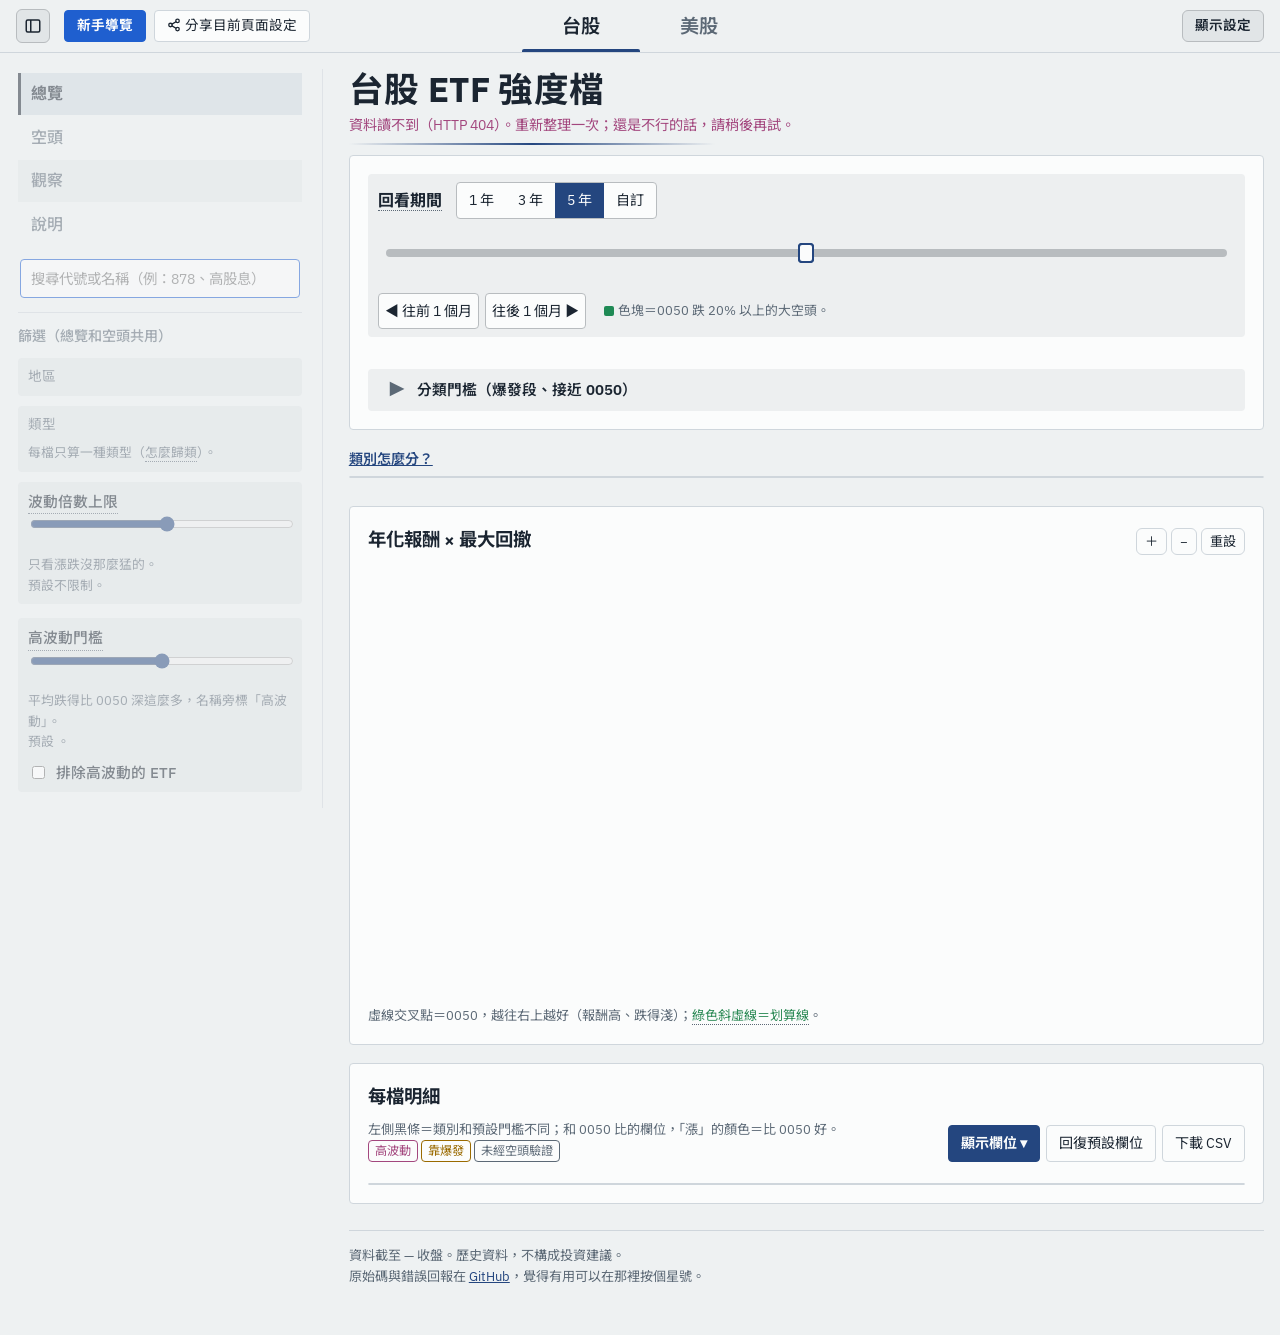
==== index.html @ 6a67cb22 "標準化 A 階段（一）：圖表固定樣式 CHART 與零件 axes、refLines、emptyState，兩張散布圖改用（畫面不變） - 總覽散布圖、槓桿散布圖的格線、刻度、軸標題、裁切、參考線（含" ====
<!doctype html>
<html lang="zh-Hant">
<meta charset="utf-8">
<meta name="viewport" content="width=device-width, initial-scale=1, viewport-fit=cover">
<title>台股 ETF 強度檔</title>
<meta name="description" content="台股 ETF 和 0050 比報酬與回撤：五種類別、空頭時各檔跌多少，門檻都可以自己調。">
<meta property="og:title" content="台股 ETF 強度檔">
<meta property="og:description" content="台股 ETF 和 0050 比報酬與回撤：五種類別、空頭時各檔跌多少，門檻都可以自己調。">
<meta name="claude:viewport-fit-sides" content="cover">
<link rel="preload" href="data.json" as="fetch" crossorigin>   <!-- 資料檔和頁面同時開始下載（2026-11-17）；下面 fetch 要用預設快取模式，才會接到這個預先下載 -->
<link rel="preconnect" href="https://fonts.googleapis.com">
<link rel="stylesheet" href="https://fonts.googleapis.com/css2?family=IBM+Plex+Sans:wght@400;500;700&family=Noto+Sans+TC:wght@400;500;700&display=swap">
<link rel="stylesheet" href="assets/site.css?v=20261120">   <!-- 兩頁共用樣式（2026-11-17）；改了 site.css 就把 ?v= 換成當天日期 -->

<script>
// 主題（跟系統／亮／暗）與全頁字級，存在這個瀏覽器；先套用再畫面，避免閃爍
// 資料算好前先把內容藏起來（:root.booting），畫完或出錯時拿掉；萬一卡住 30 秒後也拿掉。和下面側欄用的 .loading 是兩回事
document.documentElement.classList.add("booting"); setTimeout(() => document.documentElement.classList.remove("booting"), 30000);
// 跨頁轉場做不成時（例如舊頁在背景、來不及截圖）瀏覽器會丟出 promise 錯誤；照常顯示即可，把錯誤接住
const vtQuiet = e => { const t = e.viewTransition; if (t) { t.ready.catch(() => {}); t.finished.catch(() => {}); t.updateCallbackDone.catch(() => {}); } };
addEventListener("pagereveal", vtQuiet); addEventListener("pageswap", vtQuiet);
try { const t = localStorage.getItem("etf-theme"); if (t === "light" || t === "dark") document.documentElement.dataset.theme = t; } catch (e) {}
try { if (localStorage.getItem("etf-ud") === "us") document.documentElement.dataset.ud = "us"; } catch (e) {}
document.documentElement.classList.add("loading");   // 資料讀進來前側欄不能點（點了也沒反應）
try { const z = +localStorage.getItem("etf-fz"); if (z >= 0.5 && z <= 1.5) document.documentElement.style.setProperty("--fz", z); } catch (e) {}
</script>
<div class="topbar" id="topbar"><div class="tb-in">
  <button type="button" class="sidetog" aria-controls="side" aria-expanded="true" aria-label="收起側欄" title="收起側欄"><svg width="18" height="18" viewBox="0 0 24 24" fill="none" stroke="currentColor" stroke-width="2" stroke-linejoin="round" aria-hidden="true"><rect x="3" y="4" width="18" height="16" rx="2"/><path d="M9 4v16"/></svg></button>
  <div class="tb-l" id="tbL"><div class="btnpair toprow"><button type="button" class="btn tourbtn" id="tourBtn">新手導覽</button><button type="button" class="btn" id="shareBtn" aria-label="分享目前頁面設定"><svg width="14" height="14" viewBox="0 0 24 24" fill="none" stroke="currentColor" stroke-width="2.2" stroke-linecap="round" stroke-linejoin="round" aria-hidden="true" style="vertical-align:-2px;margin-right:4px"><circle cx="18" cy="5" r="3"/><circle cx="6" cy="12" r="3"/><circle cx="18" cy="19" r="3"/><path d="M8.6 13.5l6.8 4M15.4 6.5l-6.8 4"/></svg><span class="tb-lbl">分享目前頁面設定</span></button></div><p class="hint" id="shareMsg" hidden></p></div>
  <span class="tb-sp"></span>
  <nav class="mkt tb-mkt" aria-label="切換市場（置頂欄）"><a href="./" data-go="台股" class="on" aria-current="page">台股</a><a href="us/" data-go="美股">美股</a></nav>
  <div class="tb-r" id="tbR"><details class="sysdet fold" id="sysDet"><summary>顯示設定<span class="sd-sub">主題、漲跌色、字級</span></summary>
    <div class="cbox sysbox">
      <div class="seg" id="themeSeg" role="group" aria-label="主題"><button type="button" data-th="auto">系統</button><button type="button" data-th="light">亮色</button><button type="button" data-th="dark">暗色</button></div>
      <div class="seg" id="udSeg" role="group" aria-label="漲跌顏色"><button type="button" data-ud="tw">紅漲（台股）</button><button type="button" data-ud="us">綠漲（美股）</button></div>
      <div class="zoom fzrow" role="group" aria-label="文字大小"><span>文字大小</span><button type="button" data-fz="-1" aria-label="縮小文字">A−</button><output id="fzOut">100%</output><button type="button" data-fz="1" aria-label="放大文字">A+</button></div>
    </div></details></div>
</div></div>
<div class="shell">
<script>try { if (localStorage.getItem("etf-side-off") === "1") document.currentScript.parentElement.classList.add("sideoff"); } catch (e) {}</script>
<aside class="side" id="side" aria-label="分頁與設定">
  <div class="side-head"><strong>設定</strong><button type="button" class="btn closeset" id="closeSet">完成</button></div>
  <nav class="tabs" role="tablist" aria-label="分頁">
    <button type="button" role="tab" data-page="overview" aria-selected="true">總覽</button>
    <button type="button" role="tab" data-page="bear" aria-selected="false">空頭</button>
    <button type="button" role="tab" data-page="notes" aria-selected="false">觀察</button>
    <button type="button" role="tab" data-page="about" aria-selected="false">說明</button>
  </nav>

  <!-- 搜尋放在分頁和篩選之間（和美股版一樣，JC 2026-11-11）：搜尋和篩選相鄰 -->
  <search class="search">
    <input type="search" id="q" placeholder="搜尋代號或名稱（例：878、高股息）" autocomplete="off" spellcheck="false" aria-label="搜尋 ETF" role="combobox" aria-autocomplete="list" aria-controls="qlist" aria-expanded="false">
    <button type="button" class="qx" id="qx" aria-label="清除搜尋" hidden>×</button>
    <div class="qlist" id="qlist" role="listbox" hidden></div>
    <p class="hint" id="qmsg" hidden></p>
  </search>

  <div class="side-sec" id="filterBox">
    <h2>篩選（總覽和空頭共用）</h2>
    <div class="stack">
      <div class="cbox"><div class="row"><span class="lbl">地區</span><div class="checks" id="f-region"></div></div></div>
      <div class="cbox"><div class="row"><span class="lbl">類型</span><div class="checks" id="f-type"></div></div>
      <p class="hint">每檔只算一種類型（<span class="term" tabindex="0" data-tip="重疊時依序歸類：槓桿 → 主動式 → 高股息 → 市值／主題。&#10;例：主動式的高股息 ETF 歸主動式。&#10;台股目前沒有正 3，槓桿型都是正 2。">怎麼歸類</span>）。</p></div>
      <div class="controls">
        <div class="ctl"><label for="vmax"><span class="term" tabindex="0" data-tip="波動倍數＝這檔每週漲跌的幅度，是 0050 的幾倍（週報酬的標準差相除）。&#10;例：1.5＝漲跌幅度大約是 0050 的 1.5 倍；正 2 約 1.3～2。&#10;和 beta 不同：beta 還會被「走勢和 0050 像不像」拉低，海外 ETF 的 beta 可能只有 0.3，實際漲跌卻是 0050 的 2 倍以上。&#10;用總覽選的期間計算；拉到最右邊＝不限制。1／3／5 年最高約 2.0～2.9（2026-11 資料），所以上限設 3。">波動倍數上限</span><output id="o-vmax"></output></label>
          <input type="range" id="vmax" min="0.5" max="3" step="0.1"><div class="rticks" id="tk-vmax" aria-hidden="true"></div><p class="hint">只看漲跌沒那麼猛的。<br>預設不限制。</p></div>
        <div class="ctl"><label for="hv"><span class="term" tabindex="0" data-tip="每次大跌：這檔的跌幅減 0050 的跌幅（跌幅都是負數）＝跌幅 vs 0050。&#10;例：0050 跌 −24%、這檔跌 −29%：−29% −（−24%）＝ −5%，跌得比 0050 深 5%。&#10;這檔上市後經歷過的每一次大跌都算，取平均；和空頭頁選哪一次無關。&#10;哪些算大跌由空頭頁的「大跌門檻」決定，改了門檻結果也會跟著變。&#10;只經歷過 1～2 次大跌的（多半是新上市的），樣本少，參考就好。">高波動門檻</span><output id="o-hv"></output></label>
          <input type="range" id="hv" min="1" max="25" step="1"><div class="rticks" id="tk-hv" aria-hidden="true"></div>
          <p class="hint">平均跌得比 0050 深這麼多，名稱旁標「高波動」。<br>預設 <span class="def" data-k="hv"></span>。</p>
          <label for="hvx" class="chk"><input type="checkbox" id="hvx"> 排除高波動的 ETF</label></div>
      </div>
    </div>
  </div>

</aside>

<main class="wrap">
  <header class="hd">
    <div><div class="hdt"><h1>台股 ETF 強度檔</h1></div>
    <p class="sub" id="sub">讀取資料中…</p></div>
  </header>
  <div class="insbar" id="insBar" hidden></div>

  <!-- ── 總覽 -->
  <section class="page" id="page-overview" role="tabpanel" aria-label="總覽">
    <section class="panel stack pctl" id="periodPanel" aria-label="回看期間與分類門檻">
      <div class="adj stack">
        <div class="row ptop"><span class="plabel"><span class="term" tabindex="0" data-tip="1／3／5 年從資料最後一天往回算。&#10;期間愈短，結果愈只代表那段行情：每段有沒有包含大空頭，看「說明」頁的期間說明。&#10;自訂可以選 2015-01-01 之後的任何一段，例如只看 2022 年的空頭。&#10;軸上的色塊是 0050 的大空頭，看得出選的期間有沒有包含到。">回看期間</span></span><div class="seg" id="win" role="group" aria-label="回看期間">
            <button type="button" data-v="1">1 年</button><button type="button" data-v="3">3 年</button><button type="button" data-v="5" aria-pressed="true">5 年</button><button type="button" data-v="c">自訂</button>
          </div><span id="customBox" class="row" hidden>
            <label>起 <input type="date" id="dStart"></label>
            <label>迄 <input type="date" id="dEnd"></label>
          </span></div>
        <div class="period" id="period"><div class="ptrack" id="ptrack"><div class="pfill" id="pfill"></div></div><input type="range" id="pS" aria-label="回看期間的起日" step="1"><input type="range" id="pE" aria-label="回看期間的迄日" step="1"><div class="pticks" id="pticks" aria-hidden="true"></div></div>
        <div class="row pnav"><div class="btnpair"><button type="button" class="btn" data-pstep="-21">◀ 往前 1 個月</button><button type="button" class="btn" data-pstep="21">往後 1 個月 ▶</button></div><p class="hint"><span class="pkey"></span>色塊＝0050 跌 <span class="crashTh">20%</span> 以上的大空頭。</p></div>
      </div>
      <p class="pstat" id="pstat"></p>
      <p class="hint" id="cover"></p>
      <details class="thr fold" id="thrBox"><summary>分類門檻（爆發段、接近 0050）</summary>
        <div class="controls">
          <div class="ctl burstctl"><p class="sentence"><span class="term" tabindex="0" data-tip="連續幾週加起來漲到這個幅度，算一段急漲（爆發段）。&#10;1 週＝單週大漲；拉長週數可以抓到「連漲好幾週、但每週都不算大」的段落，上限 4 週（約一個月）。&#10;從前往後找，找到一段就跳過那幾週，不重複計算。&#10;參考：1 週配 7.5%、4 週配 20%，0050 在 2015～2026-11 分別只有 4 段、1 段。&#10;漲幅上限 30%：2015～2026-11 0050 任何 4 週都沒漲超過 23%，超過 30% 只剩槓桿型的少數極端週。">爆發段</span>：在 <output id="o-weeks"></output>內上漲 <output id="o-burst"></output> 以上，就算一段急漲。</p>
            <label for="weeks" class="sub">週數</label><input type="range" id="weeks" min="1" max="4" step="1"><div class="rticks" id="tk-weeks" aria-hidden="true"></div>
            <label for="burst" class="sub">漲幅</label><input type="range" id="burst" min="3" max="30" step="0.5"><div class="rticks" id="tk-burst" aria-hidden="true"></div>
            <p class="hint">預設 <span class="def" data-k="weeks"></span>內上漲 <span class="def" data-k="burst"></span>。</p><p class="hint" id="calib"></p></div>
          <div class="ctl"><label for="tie"><span class="term" tabindex="0" data-tip="年化報酬和 0050 直接相減。&#10;例：設 ±1.5%、0050 年化 29% 時，年化 27.5%～30.5%、而且最大回撤和 0050 相差 3% 以內的，算接近 0050。&#10;追蹤同一指數的 ETF（例如 006208）會落在這裡；年化接近但回撤差很多的，照划算線分到其他四類。&#10;參考：5 年累積下來，±1% 約差 5%、±1.5% 約差 7%、±2% 約差 10%。">接近 0050 的年化區間</span><output id="o-tie"></output></label>
            <input type="range" id="tie" min="0" max="5" step="0.25"><div class="rticks" id="tk-tie" aria-hidden="true"></div><p class="hint">報酬和 0050 差多少以內算接近（回撤也要相差 3% 以內）。<br>預設 ±<span class="def" data-k="tie"></span>。</p></div>
        </div>
        <div class="row"><button type="button" class="btn" id="reset">回到預設門檻</button></div>
      </details>
    </section>
    <p class="missing regime" id="regime" hidden></p>
    <section aria-label="各類別檔數" class="stack"><div class="row cnthead"><button type="button" class="linkbtn" data-help="catdefs">類別怎麼分？</button></div>
      <div class="counts" id="counts"></div>
      <p class="foot" id="countnote"></p>
      <p class="foot" id="missing" hidden></p></section>

    <section class="panel stack" id="chartPanel">
      <div class="head"><h2>年化報酬 × 最大回撤</h2><span class="zoom"><button type="button" data-zc="sc:in" aria-label="放大圖表">＋</button><button type="button" data-zc="sc:out" aria-label="縮小圖表">−</button><button type="button" data-zc="sc:reset">重設</button></span></div>
      <svg id="chart" class="chart" viewBox="0 0 900 420" role="img" aria-label="各 ETF 的年化報酬與最大回撤散布圖"></svg>
      <div class="legend" id="legend"></div>
      <p class="foot" id="scnote"></p>
      <p class="foot">虛線交叉點＝0050，越往右上越好（報酬高、跌得淺）；<span class="term" tabindex="0" data-tip="年化 ÷ 最大回撤（Calmar 比率）和 0050 相同的線；線的上方＝每承受 1% 回撤換到的報酬比 0050 多。&#10;類別就是這條線和 0050 的年化切出來的，定義見「說明」。&#10;0050 年化是負的時候，年化 ÷ 回撤沒有意義，改用 0050 回撤那條直線。" style="color:var(--calmar)">綠色斜虛線＝划算線</span>。<span id="negnote" hidden><br>這段期間 0050 年化是負的，划算線改成 0050 回撤那條直線：在它右邊就算划算。</span></p>
    </section>

    <section class="panel stack" id="tblPanel">
      <div class="head"><h2>每檔明細</h2>
        <div class="row tblnote"><span class="foot">左側黑條＝類別和預設門檻不同；和 0050 比的欄位，「漲」的顏色＝比 0050 好。<br><span class="flag term" tabindex="0" data-tip="歷次大跌平均跌得比 0050 深，超過高波動門檻（門檻在左側欄的篩選）。">高波動</span> <span class="flag bu term" tabindex="0" data-tip="贏 0050 主要靠少數幾段急漲；中途進出、剛好錯過那幾段就不一定贏。">靠爆發</span> <span class="flag nv term" tabindex="0" data-tip="穩強、猛強裡，上市以來沒經歷過大空頭，或上市以來的年化輸 0050 超過 1%。">未經空頭驗證</span></span>
          <span class="colctl"><details class="cols"><summary class="btn btn-fill">顯示欄位 ▾</summary><div class="colbox" id="colbox"></div></details><button type="button" class="btn" id="colReset">回復預設欄位</button><button type="button" class="btn" data-csv="tbl">下載 CSV</button><button type="button" class="btn" id="mkClear" hidden>清除標註</button></span></div></div>
      <div class="topscroll" aria-hidden="true"><div></div></div>
      <div class="tblwrap" role="region" aria-label="總覽明細表" tabindex="0"><table id="tbl"><thead></thead><tbody></tbody></table></div>
    </section>
  </section>

  <!-- ── 空頭 -->
  <section class="page" id="page-bear" role="tabpanel" aria-label="空頭" hidden>
    <div class="pair73">
      <section class="panel stack" id="epsPanel">
        <h2>0050 大跌時，各檔跌多少</h2>
        <p class="hint">每一次都從 0050 的高點算起，看各檔在同一段日期最多跌多少、多久回到高點。</p>
        <div class="stack adj"><h3 class="adjh">選一次大跌</h3><div class="chips" id="eps" role="group" aria-label="選一次大跌"></div></div>
      </section>
      <section class="panel stack pctl" id="crashPanel" aria-label="大跌門檻"><h2>大跌門檻</h2><div class="controls">
        <div class="ctl"><label for="epth"><span class="term" tabindex="0" data-tip="0050 從高點跌超過這個幅度、之後再回到高點，算一次大跌（最近一次可能還沒回到高點，也列出來）。&#10;2015 年以來 0050 最深的一次是 2022 年的 33.8%，所以上限 30%：拉到 30% 只剩這一次。&#10;調低會多出幾次較小的回檔。&#10;高波動也用這裡的大跌來算。">跌超過</span><output id="o-epth"></output></label>
        <input type="range" id="epth" min="10" max="30" step="1"><div class="rticks" id="tk-epth" aria-hidden="true"></div><p class="hint">0050 跌多少算一次大跌。<br>預設 <span class="def" data-k="epth"></span>（2015 年以來 <span id="epthN"></span> 次）。</p></div>
      </div></section>
    </div>
    <section class="panel stack" id="epChartPanel">
      <div class="head"><span class="foot" id="epnote"></span><div class="legend" id="eplegend"></div></div>
      <div class="adj stack">
      <div class="row"><span class="lbl"><span class="term" tabindex="0" data-tip="只改走勢圖顯示的日期範圍，0% 基準一樣是這次大跌 0050 高點那天。&#10;下表的跌幅和回到前高不受影響。">圖表區間</span></span>
        <label>起 <input type="date" id="epFrom"></label><label>迄 <input type="date" id="epTo"></label>
        <button type="button" class="btn" id="epReset">回到這次大跌</button>
        <span class="zoom"><button type="button" data-zc="ep:in" aria-label="放大圖表">＋</button><button type="button" data-zc="ep:out" aria-label="縮小圖表">−</button></span></div>
      <div class="period" id="epperiod">
        <div class="ptrack" id="eptrack"><div class="pfill" id="epfill"></div></div>
        <input type="range" id="eS" aria-label="走勢圖的起日" step="1"><input type="range" id="eE" aria-label="走勢圖的迄日" step="1">
        <div class="pticks" id="epticks" aria-hidden="true"></div>
      </div>
      <div class="row" style="gap:6px;justify-content:center"><button type="button" class="btn" data-estep="-21">◀ 往前 1 個月</button><button type="button" class="btn" data-estep="21">往後 1 個月 ▶</button></div>
      </div>
      <p class="hint"><span class="pkey"></span>色塊＝0050 的大跌，越深跌越多。</p>
      <svg id="epchart" class="chart" viewBox="0 0 900 360" role="img" aria-label="大跌期間各 ETF 的走勢，起點高點設為 100"></svg>
      <p class="foot">走勢以 0050 高點那天 = 100。</p>
      <div class="head"><span class="foot">列底色＝總覽目前的類別；和 0050 比的欄位，「漲」的顏色＝比 0050 好。</span>
        <span class="colctl"><details class="cols"><summary class="btn btn-fill">顯示欄位 ▾</summary><div class="colbox" id="epcolbox"></div></details><button type="button" class="btn" id="epcolReset">回復預設欄位</button><button type="button" class="btn" data-csv="eptbl">下載 CSV</button></span></div>
      <div class="topscroll" aria-hidden="true"><div></div></div>
      <div class="tblwrap" role="region" aria-label="空頭明細表" tabindex="0"><table id="eptbl"><thead></thead><tbody></tbody></table></div>
    </section>
  </section>

  <!-- ── 觀察 -->
  <section class="page" id="page-notes" role="tabpanel" aria-label="觀察" hidden>
    <section class="panel stack">
      <h2>這份資料看到的幾件事 <span class="beta">Beta</span></h2>
      <p class="hint">寫於 2026-11，看的是截至 2026-11-13 的 1／3／5 年（例如 5 年＝2021-11-13～2026-11-13），用預設門檻。按鈕打開的就是這幾段日期，資料更新後也不變；換期間或門檻，看到的可能就不一樣。<br>其他期間可以在總覽選「自訂」，或在空頭頁選別次大跌。<br>有不同看法歡迎到 <a href="https://github.com/wasai04/etf-strength-site/issues" rel="noopener">GitHub</a> 回報。</p>
      <div class="row"><button type="button" class="btn" data-ins="">回到預設畫面</button><span class="foot">期間、門檻、篩選、排序、標註和走勢圖的線都回到預設；顯示的欄位不動。</span></div>
      <div class="insights">
        <article class="ins"><h3>0050 本身就很難贏</h3><p>5 年期間，年化贏 0050 超過「接近 0050 的區間」的只有少數幾檔，排在最前面的多半是正 2。<br>0050 偏重台積電和科技股，本身就比大盤積極。</p><div class="row"><button type="button" class="btn btn-fill" data-ins="w=c&amp;s=2021-11-13&amp;e=2026-11-13&amp;so=-cagr" data-to="tblPanel">依年化排序看</button><button type="button" class="btn btn-fill" data-ins="w=c&amp;s=2023-11-13&amp;e=2026-11-13&amp;so=-cagr" data-to="tblPanel">看 3 年</button><button type="button" class="btn btn-fill" data-ins="w=c&amp;s=2025-11-13&amp;e=2026-11-13&amp;so=-cagr" data-to="tblPanel">看 1 年</button></div></article>
        <article class="ins"><h3>「報酬更高、跌得更少」幾乎不存在</h3><p>散布圖右上角是大家都想找的那一格。<br>5 年期間落在裡面的只有零星幾檔，其中還有追蹤同一個指數、幾乎和 0050 一樣的。</p><div class="row"><button type="button" class="btn btn-fill" data-ins="w=c&amp;s=2021-11-13&amp;e=2026-11-13&amp;mk=@q1" data-to="chartPanel">在散布圖標出右上角</button><button type="button" class="btn btn-fill" data-ins="w=c&amp;s=2023-11-13&amp;e=2026-11-13&amp;mk=@q1" data-to="chartPanel">看 3 年</button><button type="button" class="btn btn-fill" data-ins="w=c&amp;s=2025-11-13&amp;e=2026-11-13&amp;mk=@q1" data-to="chartPanel">看 1 年</button></div></article>
        <article class="ins"><h3>穩強很少，而且只小幅領先</h3><p>穩強要報酬比 0050 高、多跌的部分也換得到報酬。<br>5 年期間符合的不多，報酬／回撤也只比 0050 高一點。</p><div class="row"><button type="button" class="btn btn-fill" data-ins="w=c&amp;s=2021-11-13&amp;e=2026-11-13&amp;cat=0&amp;so=-rr" data-to="tblPanel">只看穩強</button><button type="button" class="btn btn-fill" data-ins="w=c&amp;s=2023-11-13&amp;e=2026-11-13&amp;cat=0&amp;so=-rr" data-to="tblPanel">看 3 年</button></div></article>
        <article class="ins"><h3>正 2 的領先，集中在少數幾週</h3><p>正 2 年化最高，但把幾段急漲拿掉、0050 也拿掉同幾週，平時反而落後。<br>一直持有才拿得到；進出時剛好錯過那幾週，就可能輸 0050。</p><div class="row"><button type="button" class="btn btn-fill" data-ins="w=c&amp;s=2021-11-13&amp;e=2026-11-13&amp;ty=l&amp;so=lead&amp;cols=%2Blead,%2Bnb" data-to="tblPanel">只看槓桿型、看平時領先</button><button type="button" class="btn btn-fill" data-ins="w=c&amp;s=2023-11-13&amp;e=2026-11-13&amp;ty=l&amp;so=lead&amp;cols=%2Blead,%2Bnb" data-to="tblPanel">看 3 年</button></div></article>
        <article class="ins"><h3>空頭時，排名會反過來</h3><p>2022 年 0050 跌掉三成多，高股息多半跌得比較少，正 2 跌了一半。<br>多頭時跑在前面的，空頭時常常跌得最深。</p><div class="row"><button type="button" class="btn btn-fill" data-ins="p=bear&amp;ep=2022-01-17&amp;eso=-vs" data-to="epChartPanel">看 2022 那次大跌</button><button type="button" class="btn btn-fill" data-ins="p=bear&amp;ep=2020-01-14&amp;eso=-vs" data-to="epChartPanel">2020 疫情</button><button type="button" class="btn btn-fill" data-ins="p=bear&amp;ep=2025-01-07&amp;eso=-vs" data-to="epChartPanel">2025 關稅</button></div></article>
        <article class="ins"><h3>多扛的波動，不一定換得到等比例的報酬</h3><p>報酬／回撤（每承受 1% 回撤換到多少年化）排下來，報酬比較高的正 2，算下來反而不比 0050 划算，所以是猛強。</p><div class="row"><button type="button" class="btn btn-fill" data-ins="w=c&amp;s=2021-11-13&amp;e=2026-11-13&amp;so=-rr&amp;mk=00631L,00894" data-to="chartPanel">依報酬／回撤排序</button><button type="button" class="btn btn-fill" data-ins="w=c&amp;s=2023-11-13&amp;e=2026-11-13&amp;so=-rr&amp;mk=00631L,00894" data-to="chartPanel">看 3 年</button></div></article>
        <article class="ins"><h3>定期定額和一次投入，結果可以差很多</h3><p>期間中間有一次大跌時，定期定額會在低點買到比較多，年化常比一次投入高。<br>換一個起點可能就相反。</p><div class="row"><button type="button" class="btn btn-fill" data-ins="w=c&amp;s=2021-11-13&amp;e=2026-11-13&amp;so=-dca&amp;cols=%2Bdca" data-to="tblPanel">看定投年化</button><button type="button" class="btn btn-fill" data-ins="w=c&amp;s=2025-11-13&amp;e=2026-11-13&amp;so=-dca&amp;cols=%2Bdca" data-to="tblPanel">看 1 年</button></div></article>
        <article class="ins"><h3>海外 ETF 走的是另一條路</h3><p>海外 ETF 和台股的連動低，這幾年台股特別強，所以大多落在「弱」；有些回撤比 0050 淺，但少賺的補不回來。</p><div class="row"><button type="button" class="btn btn-fill" data-ins="w=c&amp;s=2021-11-13&amp;e=2026-11-13&amp;rg=o" data-to="chartPanel">只看海外</button><button type="button" class="btn btn-fill" data-ins="w=c&amp;s=2021-11-13&amp;e=2026-11-13&amp;rg=d" data-to="chartPanel">只看國內</button></div></article>
        <article class="ins"><h3>只看 1 年挑出來的「強」，常常撐不久</h3><p>1 年期間右上角的檔，大多是高股息、金融、生技這類低波動的。<br>拉長到上市以來，它們多半輸 0050。</p><div class="row"><button type="button" class="btn btn-fill" data-ins="w=c&amp;s=2025-11-13&amp;e=2026-11-13&amp;mk=@q1&amp;so=life" data-to="tblPanel">看 1 年的右上角</button><button type="button" class="btn btn-fill" data-ins="w=c&amp;s=2023-11-13&amp;e=2026-11-13&amp;mk=@q1&amp;so=life" data-to="tblPanel">看 3 年的右上角</button></div></article>
      </div>
    </section>
  </section>

  <!-- ── 說明 -->
  <section class="page" id="page-about" role="tabpanel" aria-label="說明" hidden>
    <section class="panel stack">
      <h2>免責聲明</h2>
      <p>本站整理公開市場的歷史價格，只供參考，不構成投資建議，也不是任何證券的買賣邀約或推介。<br>
        作者不是證券投資顧問。<br>資料可能有誤差或延遲，使用前請自行查證；投資決定與盈虧由使用者自行負責。</p>
      <p class="foot" id="dataAge"></p>
    </section>
    <section class="panel stack">
      <h2>使用前要知道的事</h2>
      <ul class="plainlist">
        <li>這是歷史資料，不代表往後會一樣。<br>結果很看期間：2021～2026 年是台灣半導體與 AI 的大多頭，換成 2022 年這種空頭，結果可能完全相反。</li>
        <li>所有數字都假設買了就一直持有（一次投入或定期定額，中途不賣）。<br>進進出出的實際報酬可能差很多，例如標「靠爆發」的，錯過那幾段急漲就不會贏 0050。</li>
        <li>期間愈短，分類愈只代表那一段行情。<br><span id="periodNotes"></span></li>
        <li>名單只有目前掛牌的 ETF，已下市的不在裡面（存活者偏差）。</li>
        <li>成交清淡的 ETF 常有好幾天收盤價不變（那天沒有成交），回撤、波動倍數會算得偏小，看數字時要打點折扣。</li>
      </ul>
      <p class="foot" id="foot"></p>
    </section>
    <section class="panel stack">
      <h2>五種類別（都是和 0050 比）</h2>
      <div class="defs-grid">
        <dl id="catdefs"></dl>
        <dl class="defs-r">
          <dt>划算線是什麼</dt>
          <dd>散布圖的綠色斜虛線。<br>線上每一點的「年化報酬 ÷ 最大回撤」都和 0050 一樣，這個比值叫 Calmar 比率，基金評比常用。<br>線的上方＝每承受 1% 回撤換到的報酬比 0050 多。<br>0050 年化是負的時候這個比值沒有意義，改成只看最大回撤有沒有比 0050 深。</dd>
          <dt>兩條線怎麼切出五類</dt>
          <dd>先看是不是接近 0050：年化相差 ±<span class="tieval">1.5%</span> 以內，而且最大回撤相差 3% 以內。<br>不是的話，看年化比 0050 高或低，再看在划算線上方還是下方。<br>所以右上角（報酬更高、跌得更少）除了接近 0050 的，都是穩強；左下角除了接近 0050 的，都是弱。<br>年化差不多、回撤卻差很多的<span id="nearEx"></span>，不算接近，照划算線分類。</dd>
          <dt>標記：靠爆發</dt>
          <dd>贏 0050 超過 <span class="tieval">1.5%</span>（接近 0050 的年化區間），但拿掉少數幾段急漲（爆發段）、0050 也拿掉同樣那幾週之後就不贏。<br>這種 ETF 的領先集中在那幾週，中途進出錯過就拿不到。<br>漲跌比 0050 猛的（例如正 2）比較容易被標到。</dd>
          <dt>標記：未經空頭驗證</dt>
          <dd>穩強、猛強要長期也站得住才可信。<br>上市以來（最早從 2015 年初算）至少經歷過一次 0050 跌 ≥ 20% 再回到高點的大空頭（<span id="crashYears"></span>），而且上市以來的年化沒有輸 0050 超過 1%，才算通過。<br>沒通過的在散布圖畫成空心點。</dd>
          <dt>標記：高波動</dt>
          <dd>0050 每次大跌時，這檔的跌幅減 0050 的跌幅（跌幅 vs 0050，負數＝跌得比較深），再把歷次取平均；平均跌得比 0050 深 <span class="hvval"></span>（目前門檻）以上就標。這裡的「大跌」用空頭頁的大跌門檻（目前 <span class="epthval"></span>），不是上面空頭驗證固定的門檻。<br>只經歷過 1～2 次大跌的（多半是新上市的），樣本少，參考就好。</dd>
        </dl>
      </div>
      <p class="hint">規則裡的數字是目前的拉桿設定；空頭驗證的大空頭門檻固定 20%、年化容許固定 1%。<br><span id="verifyNote"></span></p>
    </section>
  </section>

  <footer class="sitefoot">
    <p>資料截至 <span id="footEnd">—</span> 收盤。歷史資料，不構成投資建議。<br>
      原始碼與錯誤回報在 <a href="https://github.com/wasai04/etf-strength-site" rel="noopener">GitHub</a>，覺得有用可以在那裡按個星號。</p>
  </footer>
</main>
</div>
<nav class="bottombar" role="tablist" aria-label="分頁">
  <button type="button" role="tab" data-page="overview" aria-selected="true">總覽</button>
  <button type="button" role="tab" data-page="bear" aria-selected="false">空頭</button>
  <button type="button" role="tab" data-page="notes" aria-selected="false">觀察</button>
  <button type="button" role="tab" data-page="about" aria-selected="false">說明</button>
  <button type="button" class="setbtn" id="openSet">設定</button>
</nav>
<div class="tip" id="tip" role="tooltip" hidden></div>
<div class="colbox hfbox" id="hfbox" hidden></div>
<div class="tour-block" id="tourBlock" hidden></div><div class="tour-hole" id="tourHole" hidden></div>
<dialog class="intro" id="intro" aria-labelledby="introT">
  <h2 id="introT">使用前先知道</h2>
  <ul class="plainlist">
    <li>這裡整理 ETF 的歷史報酬和回撤，和 0050 比較。</li>
    <li><strong>只是歷史資料，不代表以後會一樣，也不是買賣建議。</strong>作者不是證券投資顧問。</li>
    <li>數字的前提是「買了就一直持有」，中途進出的人結果可能差很多。</li>
  </ul>
  <p class="foot">完整說明和免責聲明在「說明」頁。</p>
  <label class="chk"><input type="checkbox" id="introNo"> 下次不再顯示</label>
  <div class="row" style="justify-content:flex-end;gap:8px"><button type="button" class="btn" id="introSkip">直接開始</button><button type="button" class="btn btn-fill" id="introTour" autofocus>開始新手導覽</button></div>
</dialog>
<div class="tour-card" id="tourCard" role="dialog" aria-modal="true" aria-labelledby="tourT" hidden><p class="foot" id="tourN"></p><h2 id="tourT"></h2><p id="tourX"></p>
  <div class="row" style="gap:8px"><button type="button" class="btn" id="tourEnd">結束</button><span style="margin-left:auto"></span><button type="button" class="btn" id="tourPrev">上一步</button><button type="button" class="btn btn-fill" id="tourNext">下一步</button></div></div>

<script src="assets/core.js?v=20261120"></script>   <!-- 兩頁共用的計算核心（2026-11-17）；改了 core.js 就把 ?v= 換成當天日期 -->
<script src="assets/chart.js?v=20261120b"></script>   <!-- 兩頁共用的圖表程式（2026-11-17）；改了 chart.js 就把 ?v= 換成當天日期 -->
<script src="assets/table.js?v=20261120"></script>   <!-- 兩頁共用的表格程式（2026-11-17）；改了 table.js 就把 ?v= 換成當天日期 -->

<script>
const CATS = [["穩強","--c-steady"],["猛強","--c-strong"],["約等於0050","--c-tie"],["穩但不強","--c-safe"],["弱","--c-weak"]];
const FLAG_TIP = { hv: "歷次大跌平均跌得比 0050 深，超過高波動門檻（門檻在左側欄的篩選）。", bu: "贏 0050 主要靠少數幾段急漲；中途進出、剛好錯過那幾段就不一定贏。", nv: "穩強、猛強裡，上市以來沒經歷過大空頭，或上市以來的年化輸 0050 超過 1%。", fo: "被目前的篩選擋掉，因為搜尋選了它才暫時列出；再打字或按 × 就收回。" };   // 標記的說明（表格和表上方共用）
const CAT_NAME = c => c === "約等於0050" ? "接近 0050" : c;
const BN = "0050";   // 基準的代號（美股頁隨分區換）；共用的圖表程式 assets/chart.js 用這個名字
const flagName = k => k === "hv" ? "高波動" : "靠爆發";   // 標記字樣（美股頁槓桿區改成「原型…」）；chart.js 用
const enName = x => x.n, nbMark = () => "", flagTip = k => FLAG_TIP[k];   // 英文全名、註記、原型說明只有美股頁有；共用的 assets/table.js 用這些名字
const colorOf = c => `var(${CATS.find(x => x[0] === c)[1]})`;
const REGIONS = ["國內", "海外"], TYPES = ["市值／主題", "高股息", "主動式", "槓桿"];
const PAGES = ["overview", "bear", "notes", "about"];
const LINE_COLORS = ["--l1", "--l2", "--l3", "--l4", "--l5", "--l6", "--l7", "--l8"];
const $ = id => document.getElementById(id);
let D = null, sortKey = "cagr", sortDir = -1, base = null, epSort = "sel", epDir = -1, epSel = null, ovMap = new Map(), epState = null, epView = null, scView = null, scState = null, epDrag = null;
const DEF_PICKS = [BN, "0056", "00878", "0052", "00631L"];   // 空頭走勢圖預設畫的線（分享連結也拿它判斷有沒有改過）
const st = { win: "5" }, picks = new Set(DEF_PICKS), marks = new Set();   // marks＝總覽勾「標註」、在散布圖標出代號的

const PLAIN = {
  "穩強": "報酬比 0050 多，而且多賺的對得起多承受的回撤。",
  "猛強": "報酬比 0050 多，但多跌的部分沒換到等比例的報酬。",
  "約等於0050": "報酬和回撤都和 0050 差不多。",
  "穩但不強": "報酬比 0050 少，但少跌得更多，一樣划算。",
  "弱": "報酬比 0050 少，少跌的也補不回來。"
};
const RULE = P => ({
  "穩強": `規則：不屬於接近 0050，年化比 0050 高，在划算線上方（年化 ÷ 最大回撤不低於 0050）。`,
  "猛強": `規則：不屬於接近 0050，年化比 0050 高，在划算線下方。`,
  "約等於0050": `規則：年化相差 ±${f1(P.tie)}% 以內，而且最大回撤相差 ±${f1(P.nearDd)}% 以內。`,
  "穩但不強": `規則：不屬於接近 0050，年化比 0050 低，在划算線上方。`,
  "弱": `規則：不屬於接近 0050，年化比 0050 低，在划算線下方。`
});
const CRASH = () => (D.defaults.crash || 0.20);
const TIPS = {
  cagr: "年化報酬：一次投入、配息再投入（含息還原價），換算成每年平均報酬。",
  dca: "定投年化：期初和之後每月第一個交易日，各投入同樣金額（中途不賣），依實際投入日期算的年化報酬率（XIRR）。\n期間短時會把差距放大，不宜直接和一次投入比。",
  mdd: "最大回撤：期間內從高點往下跌的最大幅度。",
  rec: "最大回撤後回到前高：最大回撤那次，從跌前高點到重新站回高點花了幾個月。\n「未回復」＝到期末還沒回到高點。",
  rr: "報酬／回撤（Calmar 比率）：年化報酬 ÷ 最大回撤的幅度。\n每承受 1% 的回撤，換到多少年化報酬；愈高愈划算。\n不低於 0050 的，在散布圖的划算線上方。",
  life: "上市以來 vs 0050：從上市日（最早 2015 年初）到資料最後一天，年化減 0050 同期的年化。\n不受上面選的期間影響，用來看這檔長期有沒有贏。",
  lead: "平時領先：把這檔的爆發段漲幅當成 0 重算年化，0050 在同樣那幾週也當成 0 重算，兩者相減。\n正數＝大漲那幾段以外的時間也比 0050 好，數字就是好多少；只有報酬高於 0050 的才算。\n贏 0050 超過「接近 0050 的年化區間」、這欄卻不是正數的，標「靠爆發」。",
  nb: "爆發段數：符合「連續 N 週累積漲幅 ≥ 門檻」的段數（不重疊）。",
  vr: "波動倍數：這檔每週漲跌的幅度是 0050 的幾倍（週報酬標準差相除）。\n大於 1＝漲跌比 0050 猛。\n和 beta 不同，不會因為走勢和 0050 不像而被拉低。",
  bm: "beta（大盤）：大盤用加權指數（不含息）。加權指數每漲跌 1%，這檔平均跟著動多少。",
  r2: "R²（大盤）：這檔的週漲跌有多少比例能用加權指數解釋。\n愈接近 1，成分愈像大盤；低於約 0.7 時，上漲／下跌捕獲率參考價值低。",
  up: "上漲捕獲：加權指數上漲的那些週，這檔平均賺到大盤漲幅的幾倍。\n指數不含息、ETF 含息，數字略偏高。",
  dn: "下跌捕獲：加權指數下跌的那些週，這檔平均跟著跌大盤跌幅的幾倍。\n愈小愈抗跌。",
  av: "平均跌幅 vs 0050：在 0050 的幾次大跌裡，這檔的跌幅減 0050 的跌幅（跌幅都是負數），取平均（只算有經歷到的那幾次）。\n正數＝跌得比 0050 淺，負數＝比較深。",
  t: "類型：槓桿＝正 2；主動式＝代號 A 結尾；高股息＝名稱含「息」或「收益」；其餘為市值／主題。",
  cat: "類別：依「說明」頁五種類別的規則，用目前的拉桿數字判定。\n名稱旁的標記：靠爆發＝贏 0050 主要靠少數幾段急漲；\n未經空頭驗證＝上市以來沒經歷過大空頭，或上市以來年化輸 0050 超過 1%。",
  r: "地區：上市依證交所基金類型（國內／國外成分），上櫃為人工標記。",
  mk: "標註：勾選後在上面的散布圖標出代號，方便找點。"
};

const COLS = [
  ["c", "代號", 1], ["mk", "標註", 1], ["n", "名稱", 1], ["t", "類型", 1], ["cat", "類別", 1], ["r", "地區", 0], ["cagr", "年化", 1], ["dca", "定投年化", 1], ["mdd", "最大回撤", 1],
  ["rr", "報酬／回撤", 1], ["life", "上市以來 vs 0050", 1], ["lead", "平時領先", 1], ["rec", "最大回撤後回到前高", 1], ["nb", "爆發段數", 0],
  ["vr", "波動倍數", 1], ["bm", "beta（大盤）", 0], ["r2", "R²（大盤）", 0], ["up", "上漲捕獲", 0], ["dn", "下跌捕獲", 0], ["av", "平均跌幅 vs 0050", 1]
];
const TEXT_COLS = new Set(["c", "n", "t", "cat", "r"]);
const LOCKED = new Set(["c", "mk", "n", "cat"]);   // 一定顯示，不列在「顯示欄位」選單
// 視窗窄（小筆電、平板）時預設只開核心欄位；使用者自己勾過的照他的設定
const CORE_COLS = ["c", "mk", "n", "t", "cat", "cagr", "mdd", "rr", "life", "vr"];
const defaultCols = () => new Set(innerWidth < 1366 ? CORE_COLS : COLS.filter(c => c[2]).map(c => c[0]));
let visible = defaultCols();
const COLS_KEY = "etf-cols-v5", EPCOLS_KEY = "etf-epcols-v2";   // 欄位顯示的儲存 key：加欄位要升版號，讀寫都用這兩個常數
try { const v = JSON.parse(localStorage.getItem(COLS_KEY) || "null"); if (Array.isArray(v)) visible = new Set([...v, ...LOCKED]); } catch (e) {}

// ── 說明框（游標、鍵盤焦點、點一下都會開）
const tip = $("tip");
let tipFor = null;   // 目前提示屬於哪個元素：它帶 aria-describedby，螢幕閱讀器才念得到提示
function showTip(el, text) {
  clearTimeout(hideTip.t);
  if (tipFor && tipFor !== el) tipFor.removeAttribute("aria-describedby");
  tipFor = el; el.setAttribute("aria-describedby", "tip");
  tip.textContent = text; tip.hidden = false;
  const r = el.getBoundingClientRect(), w = Math.min(300, innerWidth - 24);
  tip.style.maxWidth = w + "px";
  tip.style.left = Math.min(Math.max(8, r.left), innerWidth - w - 12) + "px"; tip.style.top = (r.bottom + 8) + "px";
  const th = tip.getBoundingClientRect().height; if (r.bottom + 8 + th > innerHeight - 8) tip.style.top = Math.max(8, r.top - th - 8) + "px";
}
function hideTip() { clearTimeout(hideTip.t); tip.hidden = true; if (tipFor) { tipFor.removeAttribute("aria-describedby"); tipFor = null; } }
const hideSoon = () => { clearTimeout(hideTip.t); hideTip.t = setTimeout(hideTip, 150); };   // 留 0.15 秒，游標可以移到提示框上
document.addEventListener("mouseover", e => { const t = e.target.closest("[data-tip]"); if (t) showTip(t, t.dataset.tip); else if (e.target.closest("#tip")) clearTimeout(hideTip.t); });
document.addEventListener("mouseout", e => { if (e.target.closest("[data-tip], #tip")) hideSoon(); });
document.addEventListener("focusin", e => { const t = e.target.closest("[data-tip]"); if (t) showTip(t, t.dataset.tip); });
document.addEventListener("focusout", hideTip);
// 點一下：.term 和卡片、格子這類本身不是按鈕的都會開；按鈕、連結、輸入框照原本的動作，不攔
document.addEventListener("click", e => {
  const t = e.target.closest("[data-tip]"), ctl = e.target.closest("button, a, input, select, summary");
  if (t && (t.matches(".term") || !ctl || !t.contains(ctl))) { if (t.matches(".term") && !t.closest("label")) e.preventDefault(); showTip(t, t.dataset.tip); }
  else if (!e.target.closest("#tip, [data-tip]") && !inHover(e.target)) hideTip();   // 點在開著懸浮框的走勢圖上不收（觸控點一下後瀏覽器會補一個 click）
});
document.addEventListener("scroll", hideTip, { passive: true, capture: true });   // capture：手機設定抽屜裡捲動也會收起

// ── 分頁
function showPage(p, push) {
  p = (p || "").split("?")[0];   // 分享連結是「#分頁?設定」，分頁只看 ? 前面
  if (!PAGES.includes(p)) p = "overview";
  PAGES.forEach(x => { $("page-" + x).hidden = x !== p; });
  document.querySelectorAll('[role="tab"][data-page]').forEach(b => b.setAttribute("aria-selected", b.dataset.page === p));
  $("filterBox").hidden = !(p === "overview" || p === "bear");
  document.querySelectorAll("[data-for]").forEach(el => { el.hidden = el.dataset.for !== p; });
  $("openSet").hidden = !(p === "overview" || p === "bear");
  document.body.classList.remove("drawer");
  document.body.dataset.page = p;
  if (p === "notes" || p === "about") hideBar();
  if (push) { try { history.replaceState(null, "", "#" + p); } catch (e) {} }
  hideTip();
}
document.addEventListener("click", e => {
  const t = e.target.closest('[role="tab"][data-page]'); if (t) showPage(t.dataset.page, true);   // body 也有 data-page（目前分頁），只認分頁按鈕
});
// 手機版：「設定」打開抽屜，「完成」關閉；手機上說明文字裡的「左側欄」改成「設定」
document.addEventListener("click", e => {
  if (e.target.closest("#openSet")) document.body.classList.add("drawer");
  if (e.target.closest("[data-open-set]")) { const t = $("thrBox"); t.open = true; t.scrollIntoView({ block: "nearest" }); t.querySelector("summary").focus(); }
  if (e.target.closest("#closeSet")) document.body.classList.remove("drawer");
  const hp = e.target.closest("[data-help]");
  if (hp) { showPage("about", true); const t = $(hp.dataset.help); if (t) (t.closest(".panel") || t).scrollIntoView({ block: "start" }); }
  // 點在選單外面就收起「顯示欄位」
  document.querySelectorAll("details.cols[open]").forEach(d => { if (!d.contains(e.target)) d.open = false; });
});
// Esc：關說明框、「顯示欄位」選單、手機設定抽屜
document.addEventListener("keydown", e => {
  if (e.key !== "Escape") return;
  hideTip(); hfClose(false); document.querySelectorAll("details.cols[open]").forEach(d => { d.open = false; d.querySelector("summary").focus(); });
  document.body.classList.remove("drawer");
});
const mq = matchMedia("(max-width: 900px)");
const syncWhere = () => document.querySelectorAll(".side-where").forEach(el => el.textContent = mq.matches ? "「設定」" : "左側欄");
mq.addEventListener ? mq.addEventListener("change", syncWhere) : mq.addListener(syncWhere); syncWhere();

function params() { return { weeks: +$("weeks").value, burst: +$("burst").value / 100, tie: +$("tie").value / 100, nearDd: D.defaults.near_dd ?? 0.03 }; }
function defaults() { const d = D.defaults; return { weeks: d.weeks, burst: d.burst, tie: d.tie, nearDd: d.near_dd ?? 0.03 }; }
// 空頭驗證用的資料：大空頭（固定門檻 CRASH）和每檔上市以來的年化差，載入後只算一次
let LIFE = null, CRASH_EPS = null;
const lifeOf = c => { if (!LIFE) { LIFE = {}; D.etfs.forEach(x => { LIFE[x.c] = lifeCheck(x.p, D); }); } return LIFE[c]; };
const crashEps = () => CRASH_EPS || (CRASH_EPS = episodes(D, CRASH()));
function currentWindow() {
  const endIdx = D.dates.length - 1;
  if (st.win !== "c") return windowIdx(D, presetStart(D, endIdx, +st.win), D.dates[endIdx]);
  return windowIdx(D, toDay($("dStart").value), toDay($("dEnd").value));
}
function computeBase() {
  const { s, e } = currentWindow(), key = s + "-" + e;
  if (base && base.key === key) return base;
  const cache = {}, B = metrics(D.bench_p, D, s, e, cache), list = [];
  for (const x of D.etfs) { const m = metrics(x.p, D, s, e, cache); if (m) list.push({ x, m }); }
  return (base = { key, s, e, B, list });
}
// 空頭統計（只和大跌門檻有關，跟回看期間無關）
let epCache = null;
function computeEps() {
  const th = +$("epth").value / 100;
  if (epCache && epCache.th === th) return epCache;
  const eps = episodes(D, th), B = eps.map(ep => epStats(D.bench_p, ep, D)), per = {};
  for (const x of D.etfs) {
    // more＝這檔比 0050 多跌幾個百分點（兩邊跌幅直接相減，正數＝跌得比較深）
    const had = eps.map((ep, i) => { const v = epStats(x.p, ep, D); return v ? { ...v, more: B[i].dd - v.dd, win: v.dd > B[i].dd } : null; });
    const ok = had.filter(Boolean);
    per[x.c] = { s: had, n: ok.length, av: ok.length ? ok.reduce((a, v) => a + v.more, 0) / ok.length : null,
      wins: ok.filter(v => v.win).length, slow: ok.length ? Math.max(...ok.map(v => v.rec == null ? Infinity : v.rec)) : null, anyOpen: ok.some(v => v.rec == null) };
  }
  if (epSel == null || epSel >= eps.length) { let k = 0; eps.forEach((ep, i) => { if (ep.depth < eps[k].depth) k = i; }); epSel = eps.length ? k : null; }
  return (epCache = { th, eps, B, per });
}
const isHV = c => { const E = computeEps().per[c]; return E && E.av != null && E.av >= +$("hv").value / 100; };
let FORCE = new Set();     // 搜尋選到、但被篩選擋掉的那一檔：暫時照樣列出，標「篩選外」（照美股版）
// 清除側欄的篩選（地區、類型全選、波動倍數不限、不排除高波動）：搜尋的「清除篩選」和表格空狀態共用
// 側欄篩選的摘要（稽核 2 M1）：#pstat 寫出哪些篩選在作用，側欄收起或在手機抽屜時也看得到
function filterSummary() {
  const on = (list, p) => list.filter(v => $(p + v).checked).length, r = on(REGIONS, "r-"), t = on(TYPES, "t-"), vm = +$("vmax").value, s = [];
  if (r < REGIONS.length) s.push(`地區 ${r}／${REGIONS.length}`); if (t < TYPES.length) s.push(`類型 ${t}／${TYPES.length}`);
  if (vm < 3) s.push(`波動倍數 ≤ ${vm}`); if ($("hvx").checked) s.push("排除高波動");
  return s;
}
function clearSideFilters() { document.querySelectorAll("#f-region input, #f-type input").forEach(i => { i.checked = true; }); $("vmax").value = 3; $("hvx").checked = false; FORCE = new Set(); }
function passFilters(x, m, raw) {
  if (!raw && FORCE.has(x.c)) return true;
  const rg = REGIONS.filter(r => $("r-" + r).checked), tp = TYPES.filter(t => $("t-" + t).checked);
  if (!rg.includes(x.r) || !tp.includes(x.t)) return false;
  const vmax = +$("vmax").value; if (vmax < 3 && m && m.vr != null && m.vr > vmax) return false;
  if ($("hvx").checked && isHV(x.c)) return false;
  return true;
}

// 拉桿的朗讀文字（aria-valuetext）：念出單位，不只念數字；rticks 登記格式，render 每次更新
const RT = {};
const rangeText = () => Object.entries(RT).forEach(([id, f]) => { const v = +$(id).value; $(id).setAttribute("aria-valuetext", id === "vmax" && v < 3 ? v + " 倍" : String(f(v))); });
function render(light) {   // light：拖時間軸途中只更新檔數和散布圖，放開才重建表格
  rangeText();
  const P = params();
  $("o-weeks").textContent = P.weeks + " 週";
  $("o-burst").textContent = (P.burst * 100).toFixed(1) + "%";
  $("o-tie").textContent = "±" + f1(P.tie) + "%";
  $("o-vmax").textContent = +$("vmax").value >= 3 ? "不限制" : (+$("vmax").value).toFixed(1) + " 倍";
  $("o-hv").textContent = $("hv").value + "%";
  document.querySelectorAll(".hvval").forEach(el => el.textContent = $("hv").value + "%"); document.querySelectorAll(".epthval").forEach(el => el.textContent = $("epth").value + "%");
  document.querySelectorAll(".tieval").forEach(el => el.textContent = f1(P.tie) + "%");
  $("o-epth").textContent = $("epth").value + "%";
  $("catdefs").innerHTML = CATS.map(([c, v]) => `<dt><span class="dot" style="--c:var(${v})"></span>${CAT_NAME(c)}</dt><dd>${PLAIN[c]}<small>${RULE(P)[c]}</small></dd>`).join("");
  syncPeriod();
  const prevKey = base && base.key, bs = computeBase(), B = bs.B, DP = defaults();
  if (bs.key !== prevKey) scView = null;
  if (!B || bs.e - bs.s < 30) { $("countnote").textContent = "期間太短，至少要約一個半月的交易日。"; $("missing").hidden = true; $("regime").hidden = true; renderEps(); return; }
  $("calib").textContent = `0050 在這段期間符合的段數：${segments(B.wr, P.weeks, P.burst).length / P.weeks}`;
  const all = bs.list.map(({ x, m }) => { const L = lifeOf(x.c); return { x, m, ...classify(m, B, P), def: classify(m, B, DP).cat, av: computeEps().per[x.c].av, life: L ? L.diff : null, ok: verified(L, crashEps(), D.defaults.verify_tie ?? 0.01) }; });
  // 這段期間 0050 沒跌到大空頭門檻：分類只代表這段行情
  $("regime").hidden = B.mdd <= -CRASH();
  $("regime").innerHTML = `這段期間 0050 最多只跌 ${pct(-B.mdd)}，沒有經過大空頭（跌 ≥ ${f1(CRASH())}%），分類只代表這段行情。<br>長期有沒有贏，看「上市以來 vs 0050」欄和散布圖的空心點。`;
  const rows = all.filter(r => passFilters(r.x, r.m));
  ovMap = new Map(all.map(r => [r.x.c, r]));
  $("cover").innerHTML = `列入 ${all.length} 檔（名單共 ${D.etfs.length} 檔；上市晚於起點的不列入）。`;
  // 符合篩選、但上市不滿這段期間而沒列入的：依上市滿 1 年／半年／3 個月各給一個按鈕，把起點改到那群都有資料的那天（期間愈短、列入愈多）
  const inList = new Set(all.map(r => r.x.c)), firstI = x => x.p.findIndex(v => v != null);
  const miss = D.etfs.filter(x => !inList.has(x.c) && firstI(x) >= 0 && passFilters(x, null));
  $("missing").hidden = !miss.length;
  if (miss.length) {
    const byType = TYPES.map(t => [t, miss.filter(x => x.t === t).length]).filter(([, n]) => n).map(([t, n]) => `${t} ${n}`).join("、");
    const opts = []; let n3 = 0;
    for (const [days, lab] of [[252, "滿 1 年"], [126, "滿半年"], [63, "滿 3 個月"]]) {
      const f = miss.filter(x => bs.e - firstI(x) >= days); if (days === 63) n3 = f.length;
      if (f.length && f.length !== (opts.at(-1) || {}).n) opts.push({ s1: Math.max(...f.map(firstI)), n: f.length, lab });
    }
    const tip = `類型：${byType}` + (miss.length > n3 ? `&#10;上市不到 3 個月的 ${miss.length - n3} 檔期間太短，沒有按鈕。` : "");
    $("missing").innerHTML = `另有 <span class="term" tabindex="0" data-tip="${tip}">${miss.length} 檔</span>上市不滿這段期間，沒有列入。`
      + (opts.length ? "改看：" + opts.map(o => `<button type="button" class="linkbtn" data-s1="${o.s1}" data-tip="上市${o.lab}的都列入">${iso(D.dates[o.s1])} 起（多 ${o.n} 檔）</button>`).join("・") : "");
    $("missing").querySelectorAll("[data-s1]").forEach(b => b.onclick = () => { st.win = "c"; setSeg("c"); $("dStart").value = iso(D.dates[+b.dataset.s1]); $("dEnd").value = iso(D.dates[bs.e]); render(); });
  }
  const cnt = {}, cnt0 = {}, cntOk = {}; CATS.forEach(([c]) => { cnt[c] = 0; cnt0[c] = 0; cntOk[c] = 0; });
  rows.forEach(r => { cnt[r.cat]++; cnt0[r.def]++; if (r.ok) cntOk[r.cat]++; });
  $("counts").innerHTML = CATS.map(([c, v]) => {
    const d = cnt[c] - cnt0[c], win = c === "穩強" || c === "猛強";
    return `<div class="cnt" style="--c:var(${v})" tabindex="0" data-tip="${RULE(P)[c]}"><div class="ctop"><span class="name">${CAT_NAME(c)}</span><span class="cnum"><span class="num">${cnt[c]}</span><span class="bstat"><span class="delta">${d === 0 ? "同預設" : (d > 0 ? "+" : "−") + Math.abs(d) + " 檔"}</span>${win && cnt[c] ? `<span class="okn term" tabindex="0" data-tip="通過空頭驗證：上市以來經歷過一次大空頭再回到高點，而且上市以來的年化沒有輸 0050 超過 1%。">通過驗證 ${cntOk[c]} 檔</span>` : ""}</span></span></div><span class="plain">${PLAIN[c]}</span></div>`;
  }).join("");
  // 右上角除了接近基準的都是穩強；「通過空頭驗證」只看穩強，和類別卡片一致（稽核 2 H3：原本把接近基準的也算進通過驗證，和卡片對不起來）
  const q1 = rows.filter(r => r.x.c !== BN && r.m.cagr > B.cagr && r.m.mdd > B.mdd), q1n = q1.filter(r => r.cat === "約等於0050").length, q1ok = q1.filter(r => r.cat === "穩強" && r.ok);
  // 卡片下方：只講卡片（檔數、換類別）；散布圖的說明放在圖裡
  const adj = [...getState().keys()].some(k => ["weeks", "burst", "tie", "hv", "epth"].includes(k));   // 波動倍數、排除高波動是篩選，寫在「篩選：」那行
  $("pstat").innerHTML = `期間：${st.win === "c" ? "自訂" : st.win + " 年"}（${iso(D.dates[bs.s])} ～ ${iso(D.dates[bs.e])}）・門檻：${adj ? "已調整" : "預設"}　<button type="button" class="linkbtn" data-open-set>改門檻</button>`;
  { const fs = filterSummary(); if (fs.length) $("pstat").innerHTML += `<br>篩選：${fs.join("、")}　<button type="button" class="linkbtn" data-clrside>清除篩選</button>`; }
  { const sw = rows.filter(r => r.cat !== r.def).length; const hid = Math.max(0, all.length - rows.length);   // 側欄篩選擋掉的（稽核 2 H2：原本只寫「共 0 檔」，上面又寫列入 N 檔，看起來像壞掉）
    $("countnote").innerHTML = (rows.length ? `共 ${rows.length} 檔` : "目前的篩選下沒有 ETF") + (hid ? `（<span class="side-where">左側欄</span>的篩選擋掉 ${hid} 檔）` : "") + (sw ? `，其中 ${sw} 檔的類別和預設門檻不同` : "") + "。"; syncWhere(); }
  $("countnote").innerHTML += ((D.dates[bs.e] - D.dates[bs.s]) / 365.25 < 0.95 ? `<br><strong>期間不到 1 年</strong>：年化是把這段的報酬換算成一年，漲跌都會被放大，分類參考就好。` : "");
  $("scnote").innerHTML = `0050（靶心）：年化 ${pct(B.cagr)}、最大回撤 ${pct(B.mdd)}。<br>右上角（報酬更高、跌得更少）${q1.length} 檔${!q1.length ? "" : !q1n ? "，都是穩強" : q1n === q1.length ? `，都是${CAT_NAME("約等於0050")}` : `（${q1.length - q1n} 檔穩強、${q1n} 檔${CAT_NAME("約等於0050")}）`}${q1.length - q1n ? `${q1n ? "，其中穩強" : "，"}通過空頭驗證的${!q1ok.length ? "：沒有" : q1ok.length <= 6 ? "：" + q1ok.map(r => `${r.x.c} ${r.x.n}`).join("、") : ` <span class="term" tabindex="0" data-tip="${q1ok.map(r => r.x.c).join("、")}">${q1ok.length} 檔</span>`}` : ""}。`;
  drawChart(rows, B);
  if (light === true) return;   // 事件處理直接傳 render 時，參數是 Event，不算 light
  drawTable(rows); syncTopScroll();
  renderEps();
}

// ── 搜尋：代號或名稱，打錯一點也找得到；選了之後，總覽＝標註並捲到那一列，空頭＝畫進走勢圖並捲到那一列
// 正規化：全形轉半形、英文轉小寫、去空白、「臺」當「台」
const norm = s => s.normalize("NFKC").toLowerCase().replace(/\s+/g, "").replace(/臺/g, "台");
function editDist1(a, b) {   // a、b 差距不超過 1 個字（多、少、換一個字，或相鄰兩字對調）
  if (Math.abs(a.length - b.length) > 1) return false;
  if (a.length === b.length) { const d = [...a].map((ch, i) => ch !== b[i] ? i : -1).filter(i => i >= 0); if (d.length === 2 && d[1] === d[0] + 1 && a[d[0]] === b[d[1]] && a[d[1]] === b[d[0]]) return true; }
  let i = 0, j = 0, d = 0;
  while (i < a.length && j < b.length) { if (a[i] === b[j]) { i++; j++; continue; } if (++d > 1) return false; if (a.length > b.length) i++; else if (a.length < b.length) j++; else { i++; j++; } }
  return d + (a.length - i) + (b.length - j) <= 1;
}
function searchEtf(q) {
  q = norm(q); if (!q) return [];
  return D.etfs.map(x => {
    const c = norm(x.c), n = norm(x.n);
    let s = 0;
    if (c === q || c.replace(/^0+/, "").replace(/[a-z]+$/, "") === q.replace(/^0+/, "")) s = 100; else if (c.startsWith(q)) s = 90; else if (c.includes(q)) s = 80;
    else if (n.includes(q)) s = 70 - n.indexOf(q) * 0.5;
    else if (q.length >= 4 && editDist1(q, c)) s = 50;
    else {   // 名稱裡依序出現打的每個字（例：「元台50」找到「元大台灣50」），或打的字有八成在名稱裡
      let k = 0; for (const ch of n) if (ch === q[k]) k++;
      if (k === q.length && q.length >= 2) s = 40;
      else if (q.length >= 3 && [...q].filter(ch => n.includes(ch)).length / q.length >= 0.8) s = 20;
    }
    return { x, s };
  }).filter(r => r.s > 0).sort((a, b) => b.s - a.s || a.x.c.localeCompare(b.x.c)).slice(0, 30).map(r => r.x);
}
function bindSearch() {
  const q = $("q"), list = $("qlist"), msg = $("qmsg");
  let hits = [], act = 0;
  const close = () => { list.hidden = true; q.setAttribute("aria-expanded", "false"); };
  let picked = "";
  const qx = $("qx"), syncX = () => { qx.hidden = !q.value; };
  qx.onclick = () => { q.value = ""; picked = ""; syncX(); close(); msg.hidden = true; if (FORCE.size) { FORCE = new Set(); render(); } q.focus(); };
  const show = () => {
    syncX();
    hits = searchEtf(q.value && q.value === picked ? q.value.split(" ")[0] : q.value); act = 0; msg.hidden = true;
    if (!hits.length) { close(); if (q.value.trim()) { msg.hidden = false; const sk = (D.skipped || []).map(t => t.split(".")[0]).find(c => norm(c).includes(norm(q.value)));
      msg.textContent = sk ? `${sk} 在名單上，但資料來源目前沒有足夠的價格（多半是剛上市），暫時沒列入。` : "找不到符合的 ETF，換個代號或名稱的幾個字試試。"; } return; }
    list.innerHTML = hits.map((x, i) => { const o = ovMap.get(x.c); return `<div role="option" id="qo${i}" data-i="${i}" aria-selected="${i === act}"><span class="qc">${x.c}</span><span class="qn">${x.n}</span>${o ? (passFilters(x, o.m, true) ? `<span class="pill" style="--c:${colorOf(o.cat)}">${CAT_NAME(o.cat)}</span>` : `<span class="was">篩選外</span>`) : `<span class="was">${x.p.some(v => v != null) ? "上市晚於期間起點" : "沒有價格"}</span>`}</div>`; }).join("");
    list.hidden = false; q.setAttribute("aria-expanded", "true"); q.setAttribute("aria-activedescendant", "qo0");
  };
  const move = d => { if (list.hidden) return; act = (act + d + hits.length) % hits.length; list.querySelectorAll("[role=option]").forEach((o, i) => o.setAttribute("aria-selected", i === act)); q.setAttribute("aria-activedescendant", "qo" + act); $("qo" + act).scrollIntoView({ block: "nearest" }); };
  q.addEventListener("input", () => { if (FORCE.size) { FORCE = new Set(); render(); } show(); });
  q.addEventListener("focus", () => { if (q.value && q.value !== picked) show(); });
  q.addEventListener("keydown", e => {
    if (e.key === "ArrowDown") { e.preventDefault(); move(1); } else if (e.key === "ArrowUp") { e.preventDefault(); move(-1); }
    else if (e.key === "Enter") { e.preventDefault(); if (list.hidden) show(); if (hits[act]) pick(hits[act]); }
    else if (e.key === "Escape") close();
  });
  list.addEventListener("mousedown", e => { const o = e.target.closest("[data-i]"); if (o) { e.preventDefault(); pick(hits[+o.dataset.i]); } });
  q.addEventListener("blur", () => setTimeout(close, 150));
  function pick(x) {
    close(); q.value = picked = `${x.c} ${x.n}`; syncX(); msg.hidden = true;
    const page = document.body.dataset.page === "bear" ? "bear" : "overview";
    if (page !== document.body.dataset.page) showPage("overview", true);
    const why = [], fix = [];
    // 沒列出來的原因：期間、左側篩選、表頭的類別篩選，各給一個修正按鈕
    if (page === "overview" && !ovMap.has(x.c)) { const f = x.p.findIndex(v => v != null); if (D.dates.length - 1 - f < 63) { why.push(`上市不到 3 個月（${iso(D.dates[f])} 上市），期間太短，還不能比`); } else { why.push(`上市日（${iso(D.dates[f])}）晚於這段期間的起點`); fix.push(["從它上市那天起算", () => { st.win = "c"; setSeg("c"); $("dStart").value = iso(D.dates[f]); $("dEnd").value = D.end; }]); } }
    if (page === "bear" && !computeEps().per[x.c].s[epSel]) why.push("這次大跌時還沒上市，換一次大跌看看");
    // 被左側篩選擋掉的：不動使用者的篩選，先把這一檔暫時列出來（標「篩選外」），另給「清除篩選」
    const clearAll = clearSideFilters;
    let o = ovMap.get(x.c);
    FORCE = new Set();
    const outF = !passFilters(x, o && o.m, true);
    if (outF) { FORCE = new Set([x.c]); render(); o = ovMap.get(x.c); }
    const sc = page === "bear" ? "ep" : "ov";
    if (!passHead(sc, x, o ? o.cat : null) && hfCat[sc].size < CATS.length) { why.push("被表頭的「類別」篩選排除"); fix.push(["取消類別篩選", () => { CATS.forEach(c => hfCat[sc].add(c[0])); }]); }
    const note = outF ? `${x.c} 不符合目前的篩選，先暫時列出來（名稱旁標「篩選外」）。` : "";
    const clrBtn = outF ? `<br><button type="button" class="linkbtn" id="qclr">清除篩選</button>` : "";
    const bindClr = () => { const b = $("qclr"); if (b) b.onclick = () => { clearAll(); render(); msg.hidden = true; }; };
    if (why.length) {
      msg.hidden = false; msg.innerHTML = note + `${x.c} 沒有列出來：${why.join("；")}。` + fix.map((f, i) => `<br><button type="button" class="linkbtn" data-fix="${i}">${f[0]}</button>`).join("") + clrBtn;
      msg.querySelectorAll("[data-fix]").forEach(b => b.onclick = () => { fix.forEach(f => f[1]()); render(); pick(x); });
      bindClr();
      return;
    }
    if (note) { msg.hidden = false; msg.innerHTML = note + clrBtn; bindClr(); }
    if (page === "overview") { marks.add(x.c); render(); }
    else { if (!picks.has(x.c) && picks.size < 8) picks.add(x.c); renderEps(); }
    document.body.classList.remove("drawer");
    const tr = $(page === "bear" ? "eptbl" : "tbl").querySelector(`tr[data-row="${CSS.escape(x.c)}"]`);
    if (tr) { tr.scrollIntoView({ block: "center", behavior: matchMedia("(prefers-reduced-motion: reduce)").matches ? "auto" : "smooth" }); tr.classList.remove("flash"); void tr.offsetWidth; tr.classList.add("flash"); }
    if (page === "bear" && picks.size >= 8 && !picks.has(x.c)) { msg.hidden = false; msg.textContent = "走勢圖最多 8 條，先在下表取消幾條再加。"; }
  }
}
// 表頭篩選的選項與狀態：類型和左側篩選是同一組勾選（兩邊同步）；類別各表自己一組，只篩表格，不動散布圖和檔數
const hfCat = { ov: new Set(CATS.map(c => c[0])), ep: new Set(CATS.map(c => c[0])) };
const HF_TYPE = { name: "類型", set: on => TYPES.forEach(t => { $("t-" + t).checked = on.includes(t); }) };   // 表頭「類型」篩選套用時改側欄的勾選（table.js 用）
bindHeadFilter();   // 表頭篩選選單（assets/table.js）

// ── 空頭頁
function renderEps() {
  const E = computeEps(), eps = E.eps;
  $("eps").innerHTML = eps.map((ep, i) => `<button type="button" data-i="${i}" aria-pressed="${i === epSel}">${ym(D.dates[ep.pk]) === ym(D.dates[ep.tr]) ? iso(D.dates[ep.pk]) + "→" + iso(D.dates[ep.tr]).slice(5) : ym(D.dates[ep.pk]) + "→" + ym(D.dates[ep.tr])}　${pct(ep.depth, 1)}</button>`).join("") || `<span class="hint" style="padding:6px 10px">這個門檻下沒有大跌</span>`;
  $("eps").querySelectorAll("button").forEach(b => b.onclick = () => { epSel = +b.dataset.i; epView = null; renderEps(); });
  crashMarks("eptrack", eps, epSel, "0050 大跌");
  if (epSel == null) { $("epchart").innerHTML = ""; $("eptbl").querySelector("tbody").innerHTML = ""; $("epnote").textContent = ""; return; }
  const ep = eps[epSel], Bst = E.B[epSel];
  const exp = D.etfs.filter(x => E.per[x.c].s[epSel]).length;
  $("epnote").innerHTML = `0050：${iso(D.dates[ep.pk])} 高點 → ${iso(D.dates[ep.tr])} 低點，跌 ${pct(-ep.depth)}；${ep.rec == null ? "到資料截止還沒回到高點" : `${iso(D.dates[ep.rec])} 回到高點（${Math.round(Bst.rec)} 個月）`}。<br>這次有 ${exp} 檔已上市。`;
  drawEpChart(ep);
  drawEpTable(E, ep); syncTopScroll();
}

// 圖表縮放與拖曳的接線（做法在 assets/chart.js 的 panZoom、bindEpZoom）
function bindZoom() {
  zoomButtons({
    // 總覽散布圖：沒拖動就放開＝點一下，點在某個點上就切換標註
    sc: panZoom($("chart"), { state: () => scState, view: v => { scView = v; if (scState) drawChart(scState.rows, scState.B); },
      click: e => { const t = document.elementFromPoint(e.clientX, e.clientY), c = t && t.closest && t.closest("#chart circle[data-c]"); if (c) toggleMark(c.dataset.c); } }),
    ep: bindEpZoom(),
  });
}

const EPCOLS = [["c", "代號"], ["n", "名稱"], ["t", "類型"], ["cat", "類別"], ["pick", "畫圖"], ["sel", "這次跌幅"], ["vs", "跌幅 vs 0050"], ["rec", "回到前高"], ["chase", "和 0050 的追趕"], ["av", "平均跌幅 vs 0050"], ["slow", "最慢回到前高"]];
const EPLOCKED = new Set(["c", "n", "pick"]);   // 一定顯示，不列在「顯示欄位」選單
const epDefaultCols = () => new Set(EPCOLS.map(c => c[0]));
let epVisible = epDefaultCols();
try { const v = JSON.parse(localStorage.getItem(EPCOLS_KEY) || "null"); if (Array.isArray(v)) epVisible = new Set([...v, ...EPLOCKED]); } catch (e) {}
const EPTIPS = {
  sel: "這次跌幅：從 0050 高點那天起，到 0050 回到高點為止，這檔最多跌了多少。",
  vs: "跌幅 vs 0050：這次跌幅減 0050 的跌幅（兩個都是負數）。\n例：0050 跌 −24%、這檔跌 −26%：−26% −（−24%）＝ −2.0%，跌得比 0050 深。\n正數＝跌得比 0050 淺。",
  rec: "回到前高：這檔從這次的高點跌下來，到重新站回高點花了幾個月。",
  av: "平均跌幅 vs 0050：有經歷到的那幾次「跌幅 vs 0050」的平均，括號是經歷幾次（次數少的不宜直接比）。\n平均跌得比 0050 深、超過高波動門檻的，標為高波動。",
  slow: "最慢回到前高：有經歷到的那幾次裡，最久的一次回到高點花了幾個月。",
  pick: "勾選後加到上面的走勢圖（最多 8 條）。",
  chase: "和 0050 的追趕：從 0050 高點那天起比累計報酬，看 0050 跌到最低那天誰領先。\n這檔落後的：幾個月後追上 0050；這檔領先的：0050 幾個月後追上它。\n追上之後要維持 20 個交易日才算；「同步」＝低點那天兩邊相差不到 1%。\n排序：一直領先的排最前，一直沒追上的排最後。",
  cat: "類別：總覽目前選的期間和門檻下的分類（列底色同）。總覽期間內資料不足的顯示「—」。"
};

function buildControls() {
  $("f-region").innerHTML = REGIONS.map(r => `<label><input type="checkbox" id="r-${r}" checked> ${r}</label>`).join("");
  const TT = { "市值／主題": "市值型（0050 等）和產業、主題型。\n槓桿、主動式、高股息以外的都歸這類。", "高股息": "名稱含「息」或「收益」的被動式 ETF。", "主動式": "代號 A 結尾、由經理人選股的 ETF；最早在 2025 年 4～5 月上市，所以 3 年以上的期間還沒有。", "槓桿": "每日追蹤指數 2 倍報酬的正 2 ETF；含國內與海外指數。" };
  $("f-type").innerHTML = TYPES.map(t => `<label><input type="checkbox" id="t-${t}" checked> <span class="term" tabindex="0" data-tip="${TT[t]}">${t === "槓桿" ? "槓桿（正 2）" : t}</span></label>`).join("");
  colMenu("colbox", "colReset", COLS, LOCKED, visible, defaultCols, COLS_KEY, render);
  colMenu("epcolbox", "epcolReset", EPCOLS, EPLOCKED, epVisible, epDefaultCols, EPCOLS_KEY, renderEps);
  $("mkClear").onclick = () => { marks.clear(); if (scState) { drawChart(scState.rows, scState.B); drawTable(scState.rows); } };
}
// 下載 CSV：照畫面上的表格（目前的篩選、排序、顯示欄位）輸出。
// 表頭只留欄名；名稱旁的標記另開「標記」欄；「預設：…」「（N 次）」這類附註不輸出；負號改成一般減號，Excel 才會當數字
document.addEventListener("click", e => {
  const b = e.target.closest("[data-csv]"); if (!b || (b.dataset.csv === "eptbl" && epSel == null)) return;
  const t = $(b.dataset.csv), q = v => /[",\n]/.test(v) ? `"${v.replace(/"/g, '""')}"` : v;
  const head = [...t.querySelectorAll("thead th")].map(th => th.querySelector("[data-k]").textContent.replace(/[▲▼]/g, "").trim()).concat("標記");
  const cell = c => { const i = c.querySelector("input[type=checkbox]"); if (i) return i.checked ? "✓" : ""; const k = c.cloneNode(true); k.querySelectorAll(".flag, .was").forEach(x => x.remove()); return k.textContent.replace(/\s+/g, " ").trim().replace(/−/g, "-"); };
  const lines = [head.map(q).join(",")].concat([...t.querySelectorAll("tbody tr")].map(tr => [...tr.children].map(c => q(cell(c))).concat(q([...tr.querySelectorAll(".flag")].map(f => f.textContent).join("、"))).join(",")));
  const { s, e: ei } = currentWindow(), tag = b.dataset.csv === "tbl" ? `總覽_${iso(D.dates[s])}_${iso(D.dates[ei])}` : `空頭_${iso(D.dates[computeEps().eps[epSel].pk])}`;
  const a = document.createElement("a");
  a.href = URL.createObjectURL(new Blob(["﻿" + lines.join("\r\n")], { type: "text/csv;charset=utf-8" }));   // BOM：Excel 才認得中文
  a.download = `台股ETF強度_${tag}.csv`; a.click(); setTimeout(() => URL.revokeObjectURL(a.href), 1000);
});
// ── 新手導覽：一步一個區塊；sel 沒有就置中顯示；side＝在側欄裡（手機版要先打開「設定」抽屜）
const TOUR = [
  { t: "這個網站在做什麼", x: "把每一檔台股 ETF 拿來和 0050 比：報酬有沒有比較高、跌的時候有沒有比較深。\n再依這兩件事分成五類。\n全部是歷史資料，不是買賣建議。\n有虛線底的字、名稱旁的標記，游標移上去（手機點一下）會出現說明。" },
  { page: "overview", sel: "#q", side: 1, t: "找一檔 ETF", x: "輸入代號或名稱的幾個字（例：878、高股息），從建議裡選。\n在總覽會把它標在散布圖上，並捲到明細那一列。" },
  { page: "overview", sel: "#periodPanel", t: "選要比的期間", x: "1／3／5 年從最新一天往回算。\n拖時間軸兩端可以自訂；拖中間的藍色段可以固定長度整段移動。\n色塊是 0050 跌 20% 以上的大空頭，期間有沒有包到它，結果差很多。\n「◀ ▶」一次移動 1 個月；「分類門檻」可以改爆發段和接近 0050 的標準，「回到預設門檻」還原。" },
  { page: "overview", sel: "#counts", t: "五種類別", x: "穩強、猛強：報酬比 0050 高；差在多跌的部分有沒有換到等比例的報酬。\n穩但不強、弱：報酬比 0050 低。\n接近 0050：兩項都差不多。\n動過拉桿時，卡片會顯示和預設相比多或少幾檔。" },
  { page: "overview", sel: "#chartPanel", t: "散布圖：一眼看位置", x: "往上＝報酬高，往右＝跌得淺。\n靶心是 0050，橫虛線（0050 的報酬）和綠色斜線（划算線）切出四類，靶心附近的框是接近 0050。\n游標移到點上看名稱，點一下標出代號；Ctrl（⌘）＋滾輪縮放、拖曳移動，手機用＋−。" },
  { page: "overview", sel: "#tblPanel", t: "每檔明細", x: "點表頭排序；「類別」「類型」旁的 ▾ 可以篩選。\n「標註」打勾會標到散布圖上。\n欄位太多就用「顯示欄位」勾掉，也能下載 CSV。" },
  { page: "overview", sel: "#filterBox", side: 1, t: "篩選", x: "地區、類型、波動倍數上限、高波動，總覽和空頭頁共用。" },
  { page: "bear", sel: "#epsPanel", t: "空頭：大跌時各檔跌多少", x: "選一次 0050 的大跌，看同一段時間裡各檔最多跌多少、多久回到高點。\n「跌幅 vs 0050」正數＝跌得比 0050 淺。" },
  { page: "bear", sel: "#crashPanel", t: "大跌門檻", x: "拉桿決定 0050 跌多少算一次大跌；調低會多出幾次較小的回檔。\n側欄的「高波動」也用這裡的大跌來算。" },
  { page: "bear", sel: "#epChartPanel", t: "走勢圖", x: "以 0050 高點那天＝100，看各檔怎麼跌、怎麼回來。\n下表勾「畫圖」加減線（最多 8 條），游標靠近哪條線就突顯哪條。\n拖時間軸兩端調整日期範圍、拖中間的藍色段整段移動，看誰先回到高點；Ctrl（⌘）＋滾輪縮放。\n起迄日期也可以直接輸入，「回到這次大跌」還原。" },
  { page: "notes", sel: "#page-notes .insights", t: "觀察：資料裡看到的幾件事", x: "每張卡的按鈕會把總覽或空頭頁設成那一則的狀況，用目前的資料自己看。" },
  { sel: "#sysDet > .cbox", open: "#sysDet", t: "看起來的樣子", x: "亮暗主題、漲跌顏色（台股紅漲、美股綠漲）、文字大小都在這裡。\n想再看一次導覽，按上面的「新手導覽」。\n「分享目前頁面設定」會複製連結，打開就是現在這個畫面。\n電腦版可以按左上角的按鈕收起側欄。" },
  { page: "about", sel: "#page-about .panel", t: "還有疑問就看「說明」", x: "名詞、類別的規則、使用前要知道的限制都在說明頁。\n導覽到這裡結束。" }
];
// 進站提醒：localStorage etf-intro-off＝勾了不再顯示；sessionStorage etf-intro-seen＝這次瀏覽已經看過
function showIntro() {
  const dlg = $("intro"), get = (st, k) => { try { return window[st + "Storage"].getItem(k); } catch (e) { return null; } };
  if (get("local", "etf-intro-off") || get("session", "etf-intro-seen") || !dlg.showModal) return;
  const close = tour => { try { sessionStorage.setItem("etf-intro-seen", "1"); if ($("introNo").checked) localStorage.setItem("etf-intro-off", "1"); } catch (e) {}
    dlg.close(); if (tour) $("tourBtn").click(); };
  $("introSkip").onclick = () => close(false); $("introTour").onclick = () => close(true);
  dlg.addEventListener("cancel", () => close(false));
  dlg.showModal();
}
// 側欄收合：sideOff() 讀狀態，sideOff(true/false) 設定（不寫 localStorage；按鈕才寫）
function sideOff(v) {
  const sh = document.querySelector(".shell");
  if (v === undefined) return sh.classList.contains("sideoff");
  sh.classList.toggle("sideoff", v);
  document.querySelectorAll(".sidetog").forEach(b => { b.setAttribute("aria-expanded", !v); b.title = v ? "展開側欄" : "收起側欄"; b.setAttribute("aria-label", b.title); });
}
document.querySelectorAll(".sidetog").forEach(b => b.onclick = () => { const v = !sideOff(); sideOff(v); try { localStorage.setItem("etf-side-off", v ? "1" : "0"); } catch (e) {} });
sideOff(sideOff());
function bindTour() {
  const hole = $("tourHole"), card = $("tourCard"), block = $("tourBlock");
  const bg = on => [...document.body.children].forEach(e => { if (![hole, card, block].includes(e) && e.tagName !== "SCRIPT") e.inert = on; });   // 導覽時背景加 inert：Tab、朗讀都進不去（挖洞那塊也只是看）
  let k = 0, from = null, sysWas = false, sideWas = false;   // sysWas：導覽前顯示設定有沒有打開，結束時還原
  const place = () => {
    const S = TOUR[k], el = S.sel && document.querySelector(S.sel), pad = 6;
    if (!el) { hole.style.cssText = `top:50%;left:50%;width:0;height:0`; card.style.left = (innerWidth - card.offsetWidth) / 2 + "px"; card.style.top = (innerHeight - card.offsetHeight) / 2 + "px"; return; }
    const r = el.getBoundingClientRect(), top = Math.max(4, r.top - pad), bot = Math.min(innerHeight - 4, r.bottom + pad);
    hole.style.cssText = `top:${top}px;left:${r.left - pad}px;width:${r.width + pad * 2}px;height:${Math.max(0, bot - top)}px`;
    const ch = card.offsetHeight, cw = card.offsetWidth, below = innerHeight - bot, right = innerWidth - r.right;
    let x, y;
    if (below >= ch + 12) { y = bot + 10; x = r.left; } else if (r.top >= ch + 12) { y = top - ch - 10; x = r.left; }
    else if (right >= cw + 16) { x = r.right + pad + 10; y = Math.max(8, Math.min(r.top, innerHeight - ch - 8)); }
    else { x = (innerWidth - cw) / 2; y = innerHeight - ch - 12; }   // 都放不下（手機或區塊很大）：貼在畫面下方
    card.style.left = Math.max(8, Math.min(x, innerWidth - cw - 8)) + "px"; card.style.top = Math.max(8, y) + "px";
  };
  const show = i => {
    k = i; const S = TOUR[k];
    if (S.page && document.body.dataset.page !== S.page) showPage(S.page, true);
    document.body.classList.toggle("drawer", !!S.side && mq.matches);
    $("tourN").textContent = `${k + 1}／${TOUR.length}`; $("tourT").textContent = S.t; $("tourX").innerHTML = S.x.replace(/\n/g, "<br>");
    $("tourPrev").disabled = k === 0; $("tourNext").textContent = k === TOUR.length - 1 ? "完成" : "下一步";
    if (S.open) document.querySelector(S.open).open = true;
    const el = S.sel && document.querySelector(S.sel);
    if (el) el.scrollIntoView({ block: el.offsetHeight > innerHeight * 0.6 ? "start" : "center" });
    requestAnimationFrame(() => requestAnimationFrame(place));
    $("tourNext").focus();
  };
  const end = () => { bg(false); $("sysDet").open = sysWas; sideOff(sideWas); [hole, card, block].forEach(e => { e.hidden = true; }); document.body.classList.remove("drawer"); if (from) showPage(from, true); scrollTo({ top: 0 }); $("tourBtn").focus(); };
  document.addEventListener("click", e => { const d = $("sysDet"); if (d.open && !d.contains(e.target) && $("tourCard").hidden) d.open = false; });   // 置頂欄的顯示設定：點外面就收起
  $("tourBtn").onclick = () => { from = document.body.dataset.page; sysWas = $("sysDet").open; sideWas = sideOff(); sideOff(false); hideTip(); [hole, card, block].forEach(e => { e.hidden = false; }); bg(true); show(0); };
  $("tourNext").onclick = () => k === TOUR.length - 1 ? end() : show(k + 1);
  $("tourPrev").onclick = () => k > 0 && show(k - 1);
  $("tourEnd").onclick = end;
  document.addEventListener("keydown", e => {
    if (card.hidden) return;
    if (e.key === "Tab") { const f = [...card.querySelectorAll("button:not([disabled])")], i = f.indexOf(document.activeElement); e.preventDefault(); f[(i + (e.shiftKey ? -1 : 1) + f.length) % f.length].focus(); return; }
    if (e.key === "Escape") { e.stopPropagation(); end(); } else if (e.key === "ArrowRight") $("tourNext").click(); else if (e.key === "ArrowLeft") $("tourPrev").click();
  }, true);
  addEventListener("resize", () => { if (!card.hidden) place(); });
  addEventListener("scroll", () => { if (!card.hidden) place(); }, { passive: true });
}
// 時間軸（總覽的回看期間、空頭的走勢圖區間共用）：兩個重疊的拉桿共用一條軌道，把手位置＝交易日序號
const pPos = i => i / (D.dates.length - 1) * 100;
// 中間的色段（fillId）可以整段拖：長度不變、整段往前或往後移，用來看「固定 1 年」這種窗口一路滑過去的變化
function buildRange(sId, eId, ticksId, gap, onMove, fillId) {
  const N = D.dates.length - 1, y0 = +iso(D.dates[0]).slice(0, 4), y1 = +iso(D.dates[N]).slice(0, 4);
  [sId, eId].forEach(id => { $(id).min = 0; $(id).max = N; });
  let t = ""; for (let y = y0 + 1; y <= y1; y++) if (y % 2 === 0) t += `<span style="left:${pPos(lastIdxLE(D.dates, toDay(y + "-01-01")))}%">${y}</span>`;
  $(ticksId).innerHTML = t;
  let raf = 0;
  const frame = () => { if (!raf) raf = requestAnimationFrame(() => { raf = 0; onMove.draw(); }); };
  [sId, eId].forEach(id => $(id).addEventListener("input", () => {
    let s = +$(sId).value, e = +$(eId).value;
    if (e - s < gap) { if (id === sId) s = e - gap; else e = s + gap; if (s < 0) { s = 0; e = gap; } if (e > N) { e = N; s = N - gap; } $(sId).value = s; $(eId).value = e; }
    onMove(s, e); frame();
  }));
  const fill = $(fillId); let drag = null;
  fill.addEventListener("pointerdown", e => { e.preventDefault(); drag = { x: e.clientX, s: +$(sId).value, e: +$(eId).value, w: fill.parentElement.getBoundingClientRect().width }; try { fill.setPointerCapture(e.pointerId); } catch (err) {} });
  fill.addEventListener("pointermove", ev => {
    if (!drag) return;
    const di = Math.max(-drag.s, Math.min(N - drag.e, Math.round((ev.clientX - drag.x) / drag.w * N)));
    onMove(drag.s + di, drag.e + di); frame();
  });
  fill.addEventListener("pointerup", () => { if (drag && onMove.end) onMove.end(); drag = null; });
  fill.addEventListener("pointercancel", () => { drag = null; });
  // 往前／往後一格（約 1 個月＝21 個交易日），長度不變
  onMove.step = di => { let s = +$(sId).value, e = +$(eId).value; di = Math.max(-s, Math.min(N - e, di)); if (!di) return; onMove(s + di, e + di); onMove.draw(); if (onMove.end) onMove.end(); };
}
function syncRange(sId, eId, fillId, s, e) {
  $(sId).value = s; $(eId).value = e;
  $(sId).setAttribute("aria-valuetext", iso(D.dates[s])); $(eId).setAttribute("aria-valuetext", iso(D.dates[e]));   // 朗讀念日期，不念交易日序號
  $(sId).style.zIndex = s > (D.dates.length - 1) / 2 ? 4 : "";   // 兩個把手疊在右半邊時，起日要在上面才拉得回來
  $(fillId).style.left = pPos(s) + "%"; $(fillId).style.width = (pPos(e) - pPos(s)) + "%";
}
// 跌幅越深顏色越深：跌 15% 用最淺，資料裡最深的那次用最深（台股 0050 最深約 34%、美股 SPY 約 55%）
let crashMax = null;
const crashAlpha = (depth, lo, hi) => { if (crashMax == null) crashMax = Math.max(0.3, ...episodes(D, 0.15).map(e => Math.abs(e.depth))); return lo + (hi - lo) * Math.min(1, Math.max(0, (Math.abs(depth) - 0.15) / (crashMax - 0.15))); };
// 軌道上的色塊：0050 從高點跌到低點；sel 以外的變淡（sel 沒給就全部一樣深）
function crashMarks(trackId, eps, sel, label) {
  $(trackId).querySelectorAll(".pcrash").forEach(el => el.remove());
  $(trackId).insertAdjacentHTML("beforeend", eps.map((ep, i) => `<div class="pcrash${sel != null && i !== sel ? " dim" : ""}" style="opacity:${crashAlpha(ep.depth, .4, 1) * (sel != null && i !== sel ? .55 : 1)};left:${pPos(ep.pk)}%;width:${pPos(ep.tr) - pPos(ep.pk)}%"></div>`).join(""));
}
// 回看期間：按 1／3／5 年或改日期，把手跟著動；拖把手就切到自訂
function buildPeriod() {
  const move = (s, e) => { $("dStart").value = iso(D.dates[s]); $("dEnd").value = iso(D.dates[e]); st.win = "c"; setSeg("c"); syncPeriod(); };
  move.draw = () => render(true); move.end = () => render();
  ["pS", "pE"].forEach(id => $(id).addEventListener("change", () => render()));
  buildRange("pS", "pE", "pticks", 30, move, "pfill");
  crashMarks("ptrack", crashEps(), null, "0050 大空頭");
  document.querySelectorAll("[data-pstep]").forEach(b => b.onclick = () => move.step(+b.dataset.pstep));
}
function syncPeriod() { const { s, e } = currentWindow(); syncRange("pS", "pE", "pfill", s, e); }
// 空頭走勢圖的區間：拖把手＝改 epView（和起迄日期、縮放、拖曳是同一個狀態）
function buildEpPeriod() {
  const move = (s, e) => { epView = { from: iso(D.dates[s]), to: iso(D.dates[e]) }; syncRange("eS", "eE", "epfill", s, e); };
  move.draw = () => { if (epState) drawEpChart(epState.ep); };
  move.end = () => {};
  buildRange("eS", "eE", "epticks", 10, move, "epfill");
  document.querySelectorAll("[data-estep]").forEach(b => b.onclick = () => move.step(+b.dataset.estep));
}
// 說明頁、觀察頁裡會隨資料變的字：載入後從資料算，不寫死
function fillLive() {
  document.querySelectorAll(".crashTh").forEach(el => { el.textContent = f1(CRASH()) + "%"; });
  const last = D.dates.length - 1, CE = crashEps(), dd = D.defaults;
  // 只列已回到高點的大空頭（和美股版、說明文字「再回到高點的大空頭」一致）；同一年兩次就寫到月份
  const done = CE.filter(ep => ep.rec != null), yrs = done.map(ep => iso(D.dates[ep.pk]).slice(0, 4));
  $("crashYears").textContent = done.length ? done.map((ep, i) => yrs.filter(y => y === yrs[i]).length > 1 ? iso(D.dates[ep.pk]).slice(0, 7) : yrs[i]).join("、") + ` 這 ${done.length} 次` : "這段資料裡還沒有";
  // 驗證的分界：最近一次已回到高點的大空頭，高點那天之後上市的還不可能通過（稽核 3 第 14 條：不寫死）
  const lastDone = done[done.length - 1], open = CE.filter(ep => ep.rec == null);
  $("verifyNote").textContent = !lastDone ? "這段資料裡還沒有已回到高點的大空頭，所以目前都還沒通過驗證。" : `最近一次已回到高點的大空頭從 ${iso(D.dates[lastDone.pk])} 開始${open.length ? `（${iso(D.dates[open[0].pk])} 起的那次到資料截止還沒回到高點）` : ""}；在那之後上市的，要等下一次大空頭跌完再回到高點，才可能通過驗證。`;
  $("periodNotes").innerHTML = [1, 3, 5].map(y => {
    const s = windowIdx(D, presetStart(D, last, y), D.dates[last]).s, B = metrics(D.bench_p, D, s, last, {});
    const has = B.mdd <= -CRASH();   // 期間內 0050 最多跌到大空頭門檻才算「包含」；和總覽的 #regime 提醒同一個判斷（兩頁一致，2026-11-16）
    return `${y} 年（${ym(D.dates[s])} 起）：0050 最多跌 ${pct(-B.mdd)}，${has ? "包含" : "沒有包含"}大空頭（0050 跌 ≥ ${f1(CRASH())}%）`;
  }).join("；<br>") + "。";
  // 「年化差不多、回撤差很多」的例子：5 年期間年化在區間內、回撤超出的，取年化最接近 0050 的一檔
  const s5 = windowIdx(D, presetStart(D, last, 5), D.dates[last]).s, cache = {}, B5 = metrics(D.bench_p, D, s5, last, cache);
  const ex = D.etfs.map(x => ({ x, m: x.c === BN ? null : metrics(x.p, D, s5, last, cache) }))
    .filter(r => r.m && Math.abs(r.m.cagr - B5.cagr) <= dd.tie && Math.abs(r.m.mdd - B5.mdd) > (dd.near_dd ?? 0.03))
    .sort((a, b) => Math.abs(a.m.cagr - B5.cagr) - Math.abs(b.m.cagr - B5.cagr))[0];
  $("nearEx").textContent = ex ? `（例如 5 年的 ${ex.x.c}，年化只差 ${pct(Math.abs(ex.m.cagr - B5.cagr))}，回撤卻${ex.m.mdd < B5.mdd ? "深" : "淺"} ${pct(Math.abs(ex.m.mdd - B5.mdd))}）` : "";
}
function setSeg(v) { ["dStart", "dEnd"].forEach(i => $(i).setAttribute("aria-invalid", false)); document.querySelectorAll("#win button").forEach(b => b.setAttribute("aria-pressed", b.dataset.v === v)); $("customBox").hidden = v !== "c"; }

// ── 畫面狀態 ⇄ 一串短參數：「分享目前畫面」和觀察頁的按鈕共用。只記和預設不同的；主題、漲跌顏色、文字大小是看的人自己的偏好，不記。
// 代號都用英文：中文放進網址會變成三倍長的 %E5…
const RG = { "國內": "d", "海外": "o" }, TY = { "市值／主題": "m", "高股息": "h", "主動式": "a", "槓桿": "l" };
const sameSet = (a, b) => a.size === b.size && [...a].every(x => b.has(x));
function getState() {
  const q = new URLSearchParams(), dd = D.defaults;
  if (st.win !== "5") { q.set("w", st.win); if (st.win === "c") { q.set("s", $("dStart").value); q.set("e", $("dEnd").value); } }
  const DEF = { weeks: dd.weeks, burst: dd.burst * 100, tie: dd.tie * 100, vmax: 3, hv: (dd.hv ?? 0.05) * 100, epth: (dd.epth ?? 0.15) * 100 };
  for (const id in DEF) if (Math.abs(+$(id).value - DEF[id]) > 1e-9) q.set(id, $(id).value);
  if ($("hvx").checked) q.set("hvx", "1");
  const rg = REGIONS.filter(r => $("r-" + r).checked), ty = TYPES.filter(t => $("t-" + t).checked);
  if (rg.length < REGIONS.length) q.set("rg", rg.map(r => RG[r]).join("") || "-");
  if (ty.length < TYPES.length) q.set("ty", ty.map(t => TY[t]).join("") || "-");
  const catq = sc => CATS.map((c, i) => hfCat[sc].has(c[0]) ? i : "").join("") || "-";
  if (hfCat.ov.size < CATS.length) q.set("cat", catq("ov"));
  if (hfCat.ep.size < CATS.length) q.set("ecat", catq("ep"));
  if (sortKey !== "cagr" || sortDir !== -1) q.set("so", (sortDir < 0 ? "-" : "") + sortKey);
  if (epSort !== "sel" || epDir !== -1) q.set("eso", (epDir < 0 ? "-" : "") + epSort);
  if (!sameSet(visible, defaultCols())) q.set("cols", [...visible].filter(k => !LOCKED.has(k)).join(","));
  if (!sameSet(epVisible, epDefaultCols())) q.set("ecols", [...epVisible].filter(k => !EPLOCKED.has(k)).join(","));
  if (marks.size) q.set("mk", [...marks].join(","));
  if (!sameSet(picks, new Set(DEF_PICKS))) q.set("pk", [...picks].join(","));
  const E = computeEps(); if (epSel != null && E.eps[epSel]) q.set("ep", iso(D.dates[E.eps[epSel].pk]));
  if (epView) q.set("ev", epView.from + "_" + epView.to);
  return q;
}
// 套用：先全部回到預設，再照參數改。看不懂或超出範圍的值：數字夾回拉桿範圍，代號、欄位名只留認得的，其餘略過
function applyState(q) {
  FORCE = new Set(); $("q").value = ""; $("qx").hidden = true; $("qmsg").hidden = true;   // 搜尋暫時列出的那一檔不帶進新設定
  const d8 = v => /^\d{4}-\d{2}-\d{2}$/.test(v || "");
  resetSliders();
  st.win = ["1", "3", "5", "c"].includes(q.get("w")) ? q.get("w") : "5";
  if (st.win === "c") { if (d8(q.get("s")) && d8(q.get("e")) && q.get("e") > q.get("s")) { $("dStart").value = q.get("s") < iso(D.dates[0]) ? iso(D.dates[0]) : q.get("s"); $("dEnd").value = q.get("e") > D.end ? D.end : q.get("e"); } else st.win = "5"; }
  setSeg(st.win);
  for (const id of ["weeks", "burst", "tie", "vmax", "hv", "epth"]) if (q.has(id) && isFinite(+q.get(id))) { const el = $(id); el.value = Math.min(+el.max, Math.max(+el.min, +q.get(id))); }
  $("hvx").checked = q.get("hvx") === "1";
  // 只接受全由這頁代號字母組成的值（美股頁的兩字母代號、打錯的都略過，當作沒指定）
  const pick = (k, map) => { const v = q.get(k); return v == null || !new RegExp("^[" + Object.values(map).join("") + "-]*$").test(v) ? null : Object.keys(map).filter(n => v.includes(map[n])); };
  const rg = pick("rg", RG), ty = pick("ty", TY);
  REGIONS.forEach(r => { $("r-" + r).checked = !rg || !rg.length || rg.includes(r); });
  TYPES.forEach(t => { $("t-" + t).checked = !ty || !ty.length || ty.includes(t); });
  for (const [k, sc] of [["cat", "ov"], ["ecat", "ep"]]) { const v = q.get(k) || "", on = CATS.filter((c, i) => v.includes(String(i))).map(c => c[0]); hfCat[sc].clear(); (on.length ? on : CATS.map(c => c[0])).forEach(c => hfCat[sc].add(c)); }
  const sortOf = (k, cols, dk, dd) => { const v = q.get(k); if (!v) return [dk, dd]; const key = v.replace(/^-/, ""); return cols.some(c => c[0] === key) ? [key, v.startsWith("-") ? -1 : 1] : [dk, dd]; };
  [sortKey, sortDir] = sortOf("so", COLS, "cagr", -1); [epSort, epDir] = sortOf("eso", EPCOLS, "sel", -1);
  // 欄位：「+dca」這種只加不減（觀察頁用）；不帶 + 就是整組指定
  const setCols = (k, vis, defs, cols, locked) => { const v = q.get(k), keys = new Set(cols.map(c => c[0])); if (!v) return;   // 沒帶就照看的人自己的欄位
    const list = v.split(",").filter(Boolean); if (!list.every(x => x.startsWith("+"))) vis.clear();
    list.map(x => x.replace(/^\+/, "")).filter(x => keys.has(x)).forEach(x => vis.add(x)); locked.forEach(x => vis.add(x)); };
  setCols("cols", visible, defaultCols, COLS, LOCKED); setCols("ecols", epVisible, epDefaultCols, EPCOLS, EPLOCKED);
  document.querySelectorAll("#colbox input[data-k]").forEach(i => { i.checked = visible.has(i.dataset.k); });
  document.querySelectorAll("#epcolbox input[data-k]").forEach(i => { i.checked = epVisible.has(i.dataset.k); });
  const codes = new Set(D.etfs.map(x => x.c)), list = k => (q.get(k) || "").split(",").filter(c => codes.has(c));
  marks.clear(); const mk = q.get("mk") || ""; list("mk").forEach(c => marks.add(c));
  picks.clear(); (q.has("pk") ? list("pk") : DEF_PICKS).slice(0, 8).forEach(c => picks.add(c));
  epCache = null; epSel = null; epView = null; scView = null;
  const E = computeEps(), ei = E.eps.findIndex(ep => iso(D.dates[ep.pk]) === q.get("ep")); if (ei >= 0) epSel = ei;
  const ev = (q.get("ev") || "").split("_"); if (d8(ev[0]) && d8(ev[1]) && ev[1] > ev[0]) epView = { from: ev[0], to: ev[1] };
  render();
  // mk=@q1：標出散布圖右上角（報酬更高、跌得更少）的那幾檔，按下去當下算，資料更新也對
  if (mk.includes("@q1") && scState) { scState.rows.filter(r => r.x.c !== BN && r.m.cagr > scState.B.cagr && r.m.mdd > scState.B.mdd).forEach(r => marks.add(r.x.c)); render(); }
}
// 分享：把目前畫面做成連結、複製起來；網址列不跟著變
function shareLink() {
  const q = getState().toString().replace(/%2C/g, ",");
  return location.origin + location.pathname + "#" + (document.body.dataset.page || "overview") + (q ? "?" + q : "");
}
// 開別人分享的連結：套用設定，再把網址列清回只有分頁
function openShared() {
  const [p, qs] = location.hash.slice(1).split("?");
  applyState(new URLSearchParams(qs || "")); showPage(p, false);
  try { history.replaceState(null, "", "#" + (PAGES.includes(p) ? p : "overview")); } catch (e) {}
}
function bindShare() {
  $("shareBtn").onclick = async () => {
    const url = shareLink(), msg = $("shareMsg");
    msg.hidden = false;
    try { await navigator.clipboard.writeText(url); msg.textContent = "已複製連結。貼給別人，打開就是同樣的期間、門檻、篩選和標註（主題、漲跌顏色、文字大小照對方自己的）。"; }
    catch (e) { msg.innerHTML = `複製不了，請手動複製：<input type="text" readonly value="${url.replace(/"/g, "&quot;")}" style="width:100%" onfocus="this.select()">`; msg.querySelector("input").focus(); }
    clearTimeout(msg._t); msg._t = setTimeout(() => { msg.hidden = true; }, 8000);
  };
  // 觀察頁：套用那一則的設定，切到對應分頁並捲到圖或表
  document.addEventListener("click", e => {
    const b = e.target.closest("[data-ins]"); if (!b) return;
    const inBar = !!b.closest("#insBar"), card = b.closest(".ins");
    if (card) insPrev = getState();   // 從觀察卡進來：記住原本的設定，情境列的「還原設定」用（稽核 2 M1）
    const q = new URLSearchParams(b.dataset.ins); applyState(q);
    showPage(q.get("p") || "overview", true);
    if (card) insBar(card, b.dataset.ins); else if (inBar) markBar(b.dataset.ins); else hideBar();
    if (inBar && (q.get("p") || "overview") === document.body.dataset.page) return;   // 情境列裡切換：留在原位，方便對照
    const to = b.dataset.to && $(b.dataset.to); if (to) to.scrollIntoView({ block: "start" }); else scrollTo({ top: 0 });
  });
}
// 情境列：把那張卡的標題和按鈕複製過來，點了哪個就標亮
function insBar(card, cur) {
  const bar = $("insBar"), btns = [...card.querySelectorAll("[data-ins]")];
  bar.innerHTML = `<span class="ib-t"><small>觀察</small>${card.querySelector("h3").textContent}</span>`
    + (btns.length > 1 ? `<span class="ib-go">${btns.map(x => `<button type="button" class="btn" data-ins="${x.dataset.ins.replace(/&/g, "&amp;")}" data-to="${x.dataset.to || ""}">${x.textContent}</button>`).join("")}</span>` : "")
    + `<span class="ib-end"><button type="button" class="btn" data-insback>回觀察頁</button>${insPrev ? `<button type="button" class="btn" data-insundo aria-label="關閉情境列，設定還原成點觀察卡之前的樣子">還原設定</button>` : ""}<button type="button" class="btn" id="insX" aria-label="關閉情境列（設定留著）">×</button></span>`;
  bar.hidden = false; markBar(cur);
}
function markBar(cur) { $("insBar").querySelectorAll(".ib-go [data-ins]").forEach(x => x.setAttribute("aria-pressed", x.dataset.ins === cur)); }
function hideBar() { $("insBar").hidden = true; }
let insPrev = null;
document.addEventListener("click", e => { if (e.target.closest("#insX")) hideBar(); if (e.target.closest("[data-insundo]") && insPrev) { const q = insPrev; insPrev = null; hideBar(); applyState(q); } if (e.target.closest("[data-clrside]")) { clearSideFilters(); render(); } if (e.target.closest("[data-insback]")) { showPage("notes", true); scrollTo({ top: 0 }); } });
function resetSliders() { const d = D.defaults; $("weeks").value = d.weeks; $("burst").value = d.burst * 100; $("tie").value = d.tie * 100; $("vmax").value = 3; $("hv").value = (d.hv ?? 0.05) * 100; $("hvx").checked = false; $("epth").value = (d.epth ?? 0.15) * 100; epCache = null; }

showPage((location.hash || "").slice(1), false);
addEventListener("hashchange", () => { if (D && location.hash.includes("?")) openShared(); else showPage(location.hash.slice(1), false); });
// 價格存成整數差值（資料檔 enc="d1"，有 pk）：累加後除以 10^pk 還原；舊格式（沒有 pk）不動（2026-11-17，傳輸量約少 28%）
fetch("data.json").then(r => { if (!r.ok) throw new Error("HTTP " + r.status); return r.json(); }).then(d => {
  // 上市前的 null 沒存，只存第一筆的位置 i0；這裡補回，後面的程式照「每檔和 dates 一樣長」使用
  d.etfs.forEach(x => { decP(x); if (x.i0 != null) { x.p = new Array(x.i0).fill(null).concat(x.p); delete x.i0; } });
  D = d;
  document.documentElement.classList.remove("loading");
  $("footEnd").textContent = d.end;
  { const age = Math.floor((Date.now() - Date.parse(d.end)) / 864e5);   // 資料多久沒更新：只寫在說明頁
    $("dataAge").innerHTML = `資料截至 ${d.end} 收盤（${age} 天前）。每週六自動更新一次。` + (age > 10 ? `<br><strong>已經超過 10 天沒有更新，自動更新可能出了問題；</strong>數字是那天以前的，期間短的（例如 1 年）影響比較大。` : ""); }
  $("sub").textContent = `資料截至 ${d.end} 收盤・基準 0050（含息）`;
  const ring = `<svg aria-hidden="true" width="20" height="20" viewBox="0 0 20 20"><circle cx="10" cy="10" r="4" fill="var(--muted)"/><circle cx="10" cy="10" r="8" fill="none" stroke="var(--fg)" stroke-width="1.5"/></svg>`;
  $("legend").innerHTML = `<span><svg aria-hidden="true" width="18" height="18" viewBox="0 0 18 18"><circle cx="9" cy="9" r="8" fill="var(--fg)"/><circle cx="9" cy="9" r="5.5" fill="var(--panel)"/><circle cx="9" cy="9" r="3" fill="var(--fg)"/></svg>0050（基準）</span>` + CATS.map(([c, v]) => `<span><svg aria-hidden="true" width="12" height="12" viewBox="0 0 12 12"><circle cx="6" cy="6" r="5" fill="var(${v})"/></svg>${CAT_NAME(c)}</span>`).join("") + `<span><svg aria-hidden="true" width="12" height="12" viewBox="0 0 12 12"><circle cx="6" cy="6" r="4" fill="none" stroke="var(--c-steady)" stroke-width="2"/></svg>空心＝未經空頭驗證的穩強／猛強</span><span>${ring}外圈＝和預設門檻相比換了類別（動過拉桿才會出現）</span><span><svg aria-hidden="true" width="34" height="16" viewBox="0 0 34 16"><rect x="0" y="0" width="34" height="16" fill="var(--fg)"/><text x="17" y="12" text-anchor="middle" style="fill:var(--panel);font-weight:700;font-size:10px">代號</text></svg>深色方框＝標註的</span>`;
  $("foot").innerHTML = `資料來源：證交所 ISIN 名單與開放資料、Yahoo 含息還原價（台股 ETF）、加權指數 ^TWII。<br>備註：各檔對齊到 0050 的交易日，上櫃 ETF 的數字可能有些微誤差。<br>Yahoo 對少數 ETF 有上市前的孤立價格（例：00637L 上市前 3 個月有一筆 9.13），資料整理時已去掉；多數新 ETF 上市頭幾天固定在發行價附近，沒有漲跌，不影響報酬。`;
  $("dStart").min = $("dEnd").min = iso(d.dates[0]); $("dStart").max = $("dEnd").max = d.end;
  $("epFrom").min = $("epTo").min = iso(d.dates[0]); $("epFrom").max = $("epTo").max = d.end;
  $("dEnd").value = d.end; $("dStart").value = iso(presetStart(d, d.dates.length - 1, 5));
  buildControls(); resetSliders(); buildPeriod(); buildEpPeriod(); fillLive(); bindSearch(); bindTour(); bindShare(); showIntro();
  const rticks = (id, vals, fmt) => { const a = +$(id).min, b = +$(id).max; $("tk-" + id).innerHTML = vals.map(v => `<span style="left:${(v - a) / (b - a) * 100}%">${fmt(v)}</span>`).join(""); RT[id] = fmt; };
  rticks("vmax", [0.5, 1, 1.5, 2, 2.5, 3], v => v === 3 ? "不限" : v); rticks("hv", [1, 5, 10, 15, 20, 25], v => v + "%");
  rticks("tie", [0, 1, 2, 3, 4, 5], v => v + "%"); rticks("epth", [10, 15, 20, 25, 30], v => v + "%");
  rticks("weeks", [1, 2, 3, 4], v => v + " 週");
  // 側欄「預設 …」的數字都從 data.json 的 defaults 來，改預設只改資料腳本
  const dd = d.defaults, DF = { weeks: dd.weeks + " 週", burst: f1(dd.burst) + "%", tie: f1(dd.tie) + "%", hv: f1(dd.hv ?? 0.05) + "%", epth: f1(dd.epth ?? 0.15) + "%" };
  document.querySelectorAll(".def").forEach(el => { el.textContent = DF[el.dataset.k]; });
  $("epthN").textContent = episodes(d, dd.epth ?? 0.15).length; rticks("burst", [5, 10, 15, 20, 25, 30], v => v + "%");
  ["weeks", "burst", "tie", "vmax", "hv", "hvx"].forEach(id => $(id).addEventListener("input", render));
  $("epth").addEventListener("input", () => { epCache = null; epSel = null; epView = null; render(); });
  $("f-region").addEventListener("change", render); $("f-type").addEventListener("change", render);
  ["dStart", "dEnd"].forEach(id => $(id).addEventListener("change", () => {
    if ($("dStart").value < iso(d.dates[0])) $("dStart").value = iso(d.dates[0]);
    if ($("dEnd").value > d.end) $("dEnd").value = d.end;
    // 迄日不晚於起日：兩個日期框標紅、檔數區說明，圖表維持上一次的結果
    const w = $("dEnd").value > $("dStart").value && windowIdx(D, toDay($("dStart").value), toDay($("dEnd").value)), short = w && w.e - w.s < 30;
    const bad = !w || short;
    ["dStart", "dEnd"].forEach(i => $(i).setAttribute("aria-invalid", bad));
    if (bad) { $("cover").textContent = (short ? "期間太短，至少要約一個半月（30 個交易日）" : "迄日要晚於起日") + "；圖表和表格還是上一次的期間。"; return; }
    render();
  }));
  document.querySelectorAll("#win button").forEach(b => b.onclick = () => { st.win = b.dataset.v; setSeg(st.win); render(); });
  $("reset").onclick = () => { resetSliders(); render(); };
  // 走勢圖：滑鼠移動就顯示；觸控是點一下顯示那一天，點圖外面收起
  $("epchart").addEventListener("pointermove", epHover);
  $("epchart").addEventListener("pointerleave", e => { if (e.pointerType !== "touch") epLeave(); });
  $("epchart").addEventListener("pointerdown", e => { if (e.pointerType === "touch") epHover(e); });
  bindHoverDismiss();   // 觸控點圖外面、捲動時收起走勢圖懸浮框（assets/chart.js）
  bindZoom();
  ["epFrom", "epTo"].forEach(id => $(id).addEventListener("change", () => { if ($("epTo").value > $("epFrom").value) { epView = { from: $("epFrom").value, to: $("epTo").value }; renderEps(); } }));
  $("epReset").onclick = () => { epView = null; renderEps(); };
  // 主題按鈕：跟系統＝拿掉 data-theme；全頁字級 50%～150%（表格跟著變，不另設表格字級）
  const syncTheme = () => { const cur = document.documentElement.dataset.theme || "auto"; document.querySelectorAll("[data-th]").forEach(b => b.setAttribute("aria-pressed", b.dataset.th === cur)); };
  document.querySelectorAll("[data-th]").forEach(b => b.onclick = () => {
    const t = b.dataset.th; if (t === "auto") delete document.documentElement.dataset.theme; else document.documentElement.dataset.theme = t;
    try { t === "auto" ? localStorage.removeItem("etf-theme") : localStorage.setItem("etf-theme", t); } catch (e) {}
    syncTheme();
  });
  syncTheme();
  addEventListener("storage", e => { if (e.key !== "etf-theme") return; const t = e.newValue; if (t === "light" || t === "dark") document.documentElement.dataset.theme = t; else delete document.documentElement.dataset.theme; syncTheme(); });   // 別的分頁改了主題，這頁跟著換
  // 漲跌顏色：台股＝紅漲綠跌（預設）、美股＝綠漲紅跌
  const syncUd = () => { const cur = document.documentElement.dataset.ud || "tw"; document.querySelectorAll("button[data-ud]").forEach(b => b.setAttribute("aria-pressed", b.dataset.ud === cur)); };
  document.querySelectorAll("button[data-ud]").forEach(b => b.onclick = () => {
    if (b.dataset.ud === "us") document.documentElement.dataset.ud = "us"; else delete document.documentElement.dataset.ud;
    try { b.dataset.ud === "us" ? localStorage.setItem("etf-ud", "us") : localStorage.removeItem("etf-ud"); } catch (e) {}
    syncUd();
  });
  syncUd();
  const FZ = [0.5, 0.6, 0.7, 0.8, 0.9, 1, 1.1, 1.2, 1.3, 1.4, 1.5];
  const syncFz = () => { $("fzOut").textContent = Math.round((+getComputedStyle(document.documentElement).getPropertyValue("--fz") || 1) * 100) + "%"; };
  document.querySelectorAll("[data-fz]").forEach(b => b.onclick = () => {
    const cur = +getComputedStyle(document.documentElement).getPropertyValue("--fz") || 1;
    const k = Math.max(0, Math.min(FZ.length - 1, FZ.findIndex(v => Math.abs(v - cur) < 0.01) + +b.dataset.fz));
    document.documentElement.style.setProperty("--fz", FZ[k]); try { localStorage.setItem("etf-fz", FZ[k]); } catch (e) {}
    syncFz(); syncTopScroll();
  });
  syncFz();
  render();
  // 讓這一輪的計算先結束再淡入；不用 requestAnimationFrame，背景分頁不會觸發。
  // 拿掉前先讀一次內容的計算樣式：資料在快取裡、讀得很快時（台股常見），瀏覽器可能還沒算過「隱藏」那一刻的樣式，
  // 淡入就不會觸發，內容整塊冒出來像閃一下（2026-11-16 JC 回報，美股資料大、讀得慢所以不會）
  // 也等網頁字型載完（最多 1.5 秒）：Noto Sans TC 依用到的字分批下載，內容出現得太快時會先用系統字畫、字型到了再換掉，
  // 在 Firefox 核心（Zen）上看起來像閃一下；美股資料讀得久，字型早就到了（JC 2026-11-16 回報）
  const reveal = () => setTimeout(() => { const R = document.documentElement; void getComputedStyle(document.querySelector("main.wrap > section") || R).opacity; R.classList.remove("booting"); }, 0);
  Promise.race([document.fonts ? document.fonts.ready : Promise.resolve(), new Promise(r => setTimeout(r, 1500))]).then(reveal, reveal);
  if (location.hash.includes("?")) openShared();
}).catch(err => { document.documentElement.classList.remove("booting"); $("sub").innerHTML = `<span class="err">資料讀不到（${err.message}）。重新整理一次；還是不行的話，請稍後再試。</span>`; });
</script>
<script>
// 台股／美股切換：側欄滑塊和右上角眉標先換過去、內容淡出，再換頁
(() => {
  const reduce = matchMedia("(prefers-reduced-motion: reduce)").matches;
  document.querySelectorAll("a[data-go]").forEach(a => a.addEventListener("click", e => {
    if (a.hasAttribute("aria-current")) return e.preventDefault();
    if (e.ctrlKey || e.metaKey || e.shiftKey || e.button) return;
    e.preventDefault();
    const go = () => { location.href = a.href; };
    if (reduce) return go();
    document.querySelectorAll(".mkt").forEach(m => { m.classList.toggle("at-us"); m.querySelectorAll("a").forEach(x => x.classList.toggle("on")); });
    document.documentElement.classList.add("leaving");
    setTimeout(go, parseFloat(getComputedStyle(document.documentElement).getPropertyValue("--fade")) * 1000 || 600);
  }));
  // 用瀏覽器「上一頁」從快取回來時，頁面停在離開前的樣子：還原滑塊、淡出，不重新載入（設定才不會丟）
  const mk0 = [...document.querySelectorAll(".mkt")].map(m => [m, m.className, [...m.querySelectorAll("a")].map(x => x.className)]);
  addEventListener("pageshow", e => { if (!e.persisted) return;
    mk0.forEach(([m, c, as]) => { m.className = c; m.querySelectorAll("a").forEach((x, i) => { x.className = as[i]; }); });
    document.documentElement.classList.remove("leaving"); });
})();
</script>
---- assets/site.css ----
/* 兩頁（台股 index.html、美股 us/index.html）共用的樣式（2026-11-17 從兩頁抽出來）。
   改這裡兩頁一起變；只有美股用到的規則留在美股頁自己的 <style>。改完把兩頁 <link> 的 ?v= 改成當天日期，讓瀏覽器重抓。 */
/* 版面：電腦版左側固定欄（全站設定、分頁、搜尋、共用篩選），右側內容；分頁專用的設定在各分頁頂端；手機版改底部分頁列，側欄收進「設定」抽屜 */
:root {
  --bg: #eef1f2; --panel: #fbfcfc; --fg: #1b2531; --muted: #5c6976; --line: #cfd6dc; --accent: #24467f; --quad: rgba(36,70,127,.06);
  --c-steady: #2f7d7a; --c-strong: #b9740f; --c-burst: #a3477e; --c-tie: #76699a; --c-safe: #5a88bd; --c-weak: #9aa3ab;
  --l1: #24467f; --l2: #b9740f; --l3: #a3477e; --l4: #2f7d7a; --l5: #76699a; --l6: #c23b2e; --l7: #5a88bd; --l8: #7d6a4c;
  --red: #c23b2e; --green: #1f8a55; --up: var(--red); --dn: var(--green); --calmar: #2e8b57; --burstflag: #9a6a00;
  --warn-bg: #fbfcfc; --warn-fg: #1b2531; --shadow: rgba(27,37,49,.14); --band: rgba(185,116,15,.09);
  /* 字型統一：英文與數字用 IBM Plex Sans，中文落到 Noto Sans TC；數字欄另外開等寬數字（tabular-nums）對齊，不換字型 */
  --f-body: "IBM Plex Sans", "Noto Sans TC", "PingFang TC", "Microsoft JhengHei", sans-serif;
  --f-num: var(--f-body);
}
@media (prefers-color-scheme: dark) { :root:not([data-theme="light"]) {
  --bg: #1b1c1e; --panel: #242528; --fg: #e6e7e9; --muted: #9da1a7; --line: #3a3c40; --accent: #8fb0e6; --quad: rgba(143,176,230,.07);
  --c-steady: #5fb3ae; --c-strong: #e0a345; --c-burst: #d483b3; --c-tie: #ab9fd0; --c-safe: #86b2e3; --c-weak: #7b7f85;
  --l1: #8fb0e6; --l2: #e0a345; --l3: #d483b3; --l4: #5fb3ae; --l5: #ab9fd0; --l6: #ee7b6e; --l7: #86b2e3; --l8: #c8ad82;
  --red: #ee7b6e; --green: #5cc28c; --calmar: #5cc28c; --burstflag: #d9b05c;
  --warn-bg: #242528; --warn-fg: #e6e7e9; --shadow: rgba(0,0,0,.5); --band: rgba(224,163,69,.10); color-scheme: dark } }
:root[data-theme="dark"] {
  --bg: #1b1c1e; --panel: #242528; --fg: #e6e7e9; --muted: #9da1a7; --line: #3a3c40; --accent: #8fb0e6; --quad: rgba(143,176,230,.07);
  --c-steady: #5fb3ae; --c-strong: #e0a345; --c-burst: #d483b3; --c-tie: #ab9fd0; --c-safe: #86b2e3; --c-weak: #7b7f85;
  --l1: #8fb0e6; --l2: #e0a345; --l3: #d483b3; --l4: #5fb3ae; --l5: #ab9fd0; --l6: #ee7b6e; --l7: #86b2e3; --l8: #c8ad82;
  --red: #ee7b6e; --green: #5cc28c; --calmar: #5cc28c; --burstflag: #d9b05c;
  --warn-bg: #242528; --warn-fg: #e6e7e9; --shadow: rgba(0,0,0,.5); --band: rgba(224,163,69,.10); color-scheme: dark }
/* 漲跌顏色：預設台股（紅漲綠跌），美股模式對調 */
:root[data-ud="us"] { --up: var(--green); --dn: var(--red); }
/* 介面強調色 --hl（2026-11-16 定案鈷藍）：分區選中、情境列、觀察卡色條、新手導覽鈕、搜尋框、進站提醒。原本直接用「猛強」的 --c-strong，意思會混；
   試過墨色、靛藍、紫、深金、磚橙、深青（後兩個太接近紅、綠，會和漲跌色搞混），JC 選鈷藍 */
:root { --hl: #1f5fcf; --on-fill: var(--panel); }   /* --on-fill：實心色塊（強調色、分段按鈕選中）上的反白字，一律用這個 */
@media (prefers-color-scheme: dark) { :root:not([data-theme="light"]) { --hl: #7ea8ff; } }
:root[data-theme="dark"] { --hl: #7ea8ff; }
.ins .btn-fill { background: var(--c-strong); border-color: var(--c-strong); color: var(--on-fill); }   /* 觀察卡按鈕橘色，和鈷藍色條、藍黑按鈕分開 */
/* 獨立部署（GitHub Pages）時沒有 Artifact 外殼的基本設定，這裡自己補上 */
[hidden] { display: none !important; }
html { -webkit-text-size-adjust: 100%; }
img { max-width: 100%; }
html { font-size: calc(100% * var(--fz, 1)); }
body { margin: 0; background: var(--bg); color: var(--fg); font-family: var(--f-body); font-size: calc(clamp(14px, 0.25vw + 11px, 16px) * var(--fz, 1)); line-height: 1.6;
  padding-left: max(16px, env(safe-area-inset-left, 0px)); padding-right: max(16px, env(safe-area-inset-right, 0px)); padding-block: 20px 48px; }
body::before { content: ""; position: fixed; inset: 0 0 auto; height: env(safe-area-inset-top, 0px); z-index: 10; background: var(--bg); }
.wrap { max-width: 1180px; margin: 0 auto; display: grid; gap: 18px; }
h1 { font-size: clamp(1.75rem, 1.2vw + 1.2rem, 2.35rem); font-weight: 700; line-height: 1.2; margin: 0; text-wrap: balance; letter-spacing: .01em; }
h2 { font-size: 1.15rem; font-weight: 700; margin: 0; }
h3 { font-size: 1rem; margin: 0; }
.sub { color: var(--muted); margin: 4px 0 0; }
.note { background: var(--warn-bg); color: var(--warn-fg); border: 1px solid var(--line); border-left: 3px solid var(--fg); border-radius: 2px; padding: 10px 14px; font-size: .9rem; }
.panel { background: var(--panel); border: 1px solid var(--line); border-radius: 4px; padding: 18px; min-width: 0; }
.term { border-bottom: 1px dotted var(--muted); cursor: help; }
:root { scroll-padding-top: 64px; }   /* 置頂欄 52px；捲到某一塊時不被蓋住（情境列另外有 scroll-margin） */
.term:focus-visible { outline: 2px solid var(--accent); outline-offset: 2px; }
th button[data-tip], td[data-tip] { text-decoration: underline dotted var(--muted); text-underline-offset: 4px; }   /* 有說明的表頭和格子也要看得出可以滑過 */
td[data-tip] { cursor: help; }
/* 分頁列 */
.tabs { position: sticky; top: env(safe-area-inset-top, 0px); z-index: 9; background: var(--bg); display: flex; gap: 4px; border-bottom: 1px solid var(--line); padding-top: 6px; overflow-x: auto; }
.tabs button { font: inherit; font-weight: 500; background: none; border: 0; border-bottom: 3px solid transparent; color: var(--muted); padding: 8px 14px; cursor: pointer; white-space: nowrap; }
.tabs button[aria-selected=true] { color: var(--fg); border-bottom-color: var(--accent); }
.tabs button:hover { color: var(--fg); }
.page { display: grid; gap: 18px; }
details.box > summary { cursor: pointer; font-weight: 700; }
details.box[open] > summary { margin-bottom: 12px; }
.defs-grid { display: grid; grid-template-columns: repeat(auto-fit, minmax(300px, 1fr)); gap: 12px 24px; }
.defs-grid dl { margin: 0; display: grid; gap: 6px; align-content: start; }
.defs-grid dt { font-weight: 700; display: flex; align-items: center; gap: 8px; margin-top: 4px; }
.defs-grid dd { margin: 0; font-size: .92rem; }
.defs-grid dd small { display: block; color: var(--muted); font-size: .8rem; margin-top: 2px; }
.dot { width: 10px; height: 10px; border-radius: 50%; background: var(--c); flex: none; }
/* 說明頁：每個名詞之間用細線隔開；右欄標題前的圓點用文字色，和左欄的類別色圓點同樣形狀 */
.defs-grid dd { padding-bottom: 12px; border-bottom: 1px solid var(--line); }
.defs-grid dd:last-child { border-bottom: 0; }
.defs-r dt::before { content: ""; width: 10px; height: 10px; border-radius: 50%; background: var(--fg); flex: none; }
.plainlist { margin: 0; padding-left: 1.2em; display: grid; gap: 8px; font-size: .92rem; }
.controls { display: grid; grid-template-columns: repeat(auto-fit, minmax(240px, 1fr)); gap: 16px 24px; }
.ctl > label { display: flex; justify-content: space-between; gap: 8px; font-weight: 500; font-size: .92rem; }
.ctl output { font-family: var(--f-num); color: var(--accent); white-space: nowrap; }
/* 回看期間的時間軸：兩個重疊的拉桿共用一條軌道，只有把手能點；深色小段＝基準大空頭（台股 0050、美股股票等區跌 ≥20%） */
.period { position: relative; height: 44px; margin-top: 10px; }
.ptrack { position: absolute; left: 8px; right: 8px; top: 10px; height: 8px; border-radius: 4px; background: var(--line); }
.pfill { position: absolute; top: 0; bottom: 0; background: var(--accent); opacity: .55; border-radius: 4px; cursor: grab; touch-action: none; z-index: 1; }
.pfill::after { content: ""; position: absolute; inset: -7px 0; }   /* 加大可以抓的範圍 */
.pfill:active { cursor: grabbing; opacity: .75; }
.pcrash { position: absolute; top: -3px; bottom: -3px; background: var(--dn); border-radius: 2px; z-index: 2; pointer-events: none; }   /* 蓋在藍色段上面看得到，但不擋拖曳 */
.pcrash.dim { filter: saturate(.4); }
input[aria-invalid=true] { outline: 2px solid var(--red); outline-offset: 1px; }
.period input[type=range] { position: absolute; z-index: 3; left: 0; right: 0; top: 4px; width: 100%; margin: 0; background: none; pointer-events: none; -webkit-appearance: none; appearance: none; }
.period input[type=range]::-webkit-slider-runnable-track { background: none; height: 20px; }
.period input[type=range]::-moz-range-track { background: none; }
.period input[type=range]::-webkit-slider-thumb { pointer-events: auto; -webkit-appearance: none; width: 16px; height: 20px; border-radius: 4px; background: var(--panel); border: 2px solid var(--accent); cursor: ew-resize; }
.period input[type=range]::-moz-range-thumb { pointer-events: auto; width: 12px; height: 16px; border-radius: 4px; background: var(--panel); border: 2px solid var(--accent); cursor: ew-resize; }
.period input[type=range]:focus-visible::-webkit-slider-thumb { outline: 2px solid var(--accent); outline-offset: 2px; }
.period input[type=range]:focus-visible::-moz-range-thumb { outline: 2px solid var(--accent); outline-offset: 2px; }   /* Firefox 要分開寫，寫在同一條規則裡整條會被丟掉 */
.pticks { position: absolute; left: 8px; right: 8px; top: 26px; height: 16px; font-size: .7rem; color: var(--muted); font-family: var(--f-num); }
.pticks span { position: absolute; transform: translateX(-50%); }
.pkey { display: inline-block; width: 10px; height: 10px; border-radius: 2px; background: var(--dn); margin-right: 4px; vertical-align: -1px; }
/* 拉桿下方的刻度（爆發段的週數、漲幅）：左右各留 8px，對齊把手中心 */
.rticks { position: relative; height: 14px; margin: 0 8px; font-size: .7rem; color: var(--muted); font-family: var(--f-num); }
.rticks span { position: absolute; transform: translateX(-50%); }
.rticks span::before { content: ""; position: absolute; left: 50%; top: -3px; height: 3px; border-left: 1px solid var(--muted); }
.rticks span { white-space: nowrap; }
.rticks span:first-child { transform: translateX(-8px); } .rticks span:last-child { transform: translateX(calc(-100% + 8px)); }
.rticks span:first-child::before { left: 8px; } .rticks span:last-child::before { left: auto; right: 8px; }
.ctl > .chk { display: flex; justify-content: flex-start; align-items: center; gap: 8px; margin-top: 8px; font-weight: 500; font-size: .92rem; }
.burstctl .sentence { margin: 0 0 4px; font-weight: 500; font-size: .92rem; }
.burstctl .sub { display: block; font-size: .8rem; color: var(--muted); margin-top: 4px; }
.hint { color: var(--muted); font-size: .8rem; margin: 2px 0 0; }
.missing { background: var(--panel); border: 1px solid var(--line); border-radius: 2px; padding: 8px 14px; font-size: .86rem; margin: 0 0 12px; }
.missing .linkbtn { font-size: inherit; }
.missing.regime { border-left: 4px solid var(--hl); }
.okn { font-size: .76rem; color: var(--muted); }
.flag.nv { border-color: var(--muted); color: var(--muted); }
.flag.bu { border-color: var(--burstflag); color: var(--burstflag); }
input[type=range] { width: 100%; accent-color: var(--accent); }
input[type=date] { font: inherit; font-size: .9rem; color: var(--fg); background: var(--panel); border: 1px solid var(--line); border-radius: 6px; padding: 3px 6px; }
.seg { display: inline-flex; border: 1px solid var(--line); border-radius: 4px; overflow: hidden; flex-wrap: wrap; }
.seg button { font: inherit; font-size: .88rem; background: transparent; color: var(--fg); border: 0; padding: 6px 12px; cursor: pointer; }
.seg button[aria-pressed=true] { background: var(--accent); color: var(--on-fill); }
button:focus-visible { outline: 2px solid var(--accent); outline-offset: 2px; }
.row { display: flex; flex-wrap: wrap; gap: 10px 18px; align-items: center; }
.row .lbl { color: var(--muted); font-size: .85rem; min-width: 4.5em; }
.checks { display: flex; gap: 6px 14px; flex-wrap: wrap; font-size: .9rem; }
.btn { font: inherit; font-size: .88rem; border: 1px solid var(--line); background: var(--panel); color: var(--fg); border-radius: 4px; padding: 6px 12px; cursor: pointer; }
.linkbtn { font: inherit; font-size: .8rem; background: none; border: 0; color: var(--accent); text-decoration: underline; cursor: pointer; padding: 0; }
.stack { display: grid; gap: 10px; }
.counts { display: grid; grid-template-columns: repeat(auto-fit, minmax(150px, 1fr)); background: var(--panel); border: 1px solid var(--line); border-radius: 4px; overflow: hidden; }
.cnt { border-top: 4px solid var(--c); background: color-mix(in srgb, var(--c) 14%, var(--panel)); box-shadow: -1px 0 0 var(--line); padding: 10px 12px; display: flex; flex-direction: column; gap: 4px; }
.cnt .ctop { display: grid; grid-template-columns: minmax(max-content, 1fr) auto minmax(max-content, 1fr); align-items: center; gap: 8px; }   /* 卡片第一行：類別名＋檔數（JC 2026-11-12），第二行說明 */
.cnt .name { font-weight: 700; font-size: 1.05rem; white-space: nowrap; }
.cnt .cnum { display: contents; }   /* 數字在整張卡的正中間，右邊的小字靠右（JC 2026-11-15：原本靠左緊貼數字，改靠右比較均衡） */
.cnt .cnum .bstat { display: grid; gap: 0; line-height: 1.3; text-align: right; justify-self: end; white-space: nowrap; font-size: .74rem; color: var(--muted); }
.cnt .cnum .delta { font-size: .74rem; }
.cnt .plain { font-size: .8rem; color: var(--muted); flex: 1; display: flex; align-items: center; }
/* 卡片太窄（約 5 欄並排、側欄打開時）放不下一行：名稱和數字一行，小字移到下一行靠左 */
.cnt { container-type: inline-size; }
@container (max-width: 240px) { .cnt .ctop { grid-template-columns: auto auto; justify-content: space-between; row-gap: 2px; } .cnt .cnum .bstat { grid-column: 1 / -1; } }   /* 說明在剩下的高度裡上下置中，短的不會留一大塊空白 */
@media (min-width: 1100px) { .counts { grid-template-columns: repeat(5, minmax(0, 1fr)); } }
/* 卡片底部：大數字在左，右邊「與預設相同」（穩強、猛強再加一行驗證檔數）整組上下置中；各卡片底部留一樣高，數字才會對齊 */
.cnt .bottom { margin-top: auto; padding-top: 6px; border-top: 1px dashed var(--line); display: flex; align-items: center; gap: 10px; min-height: 0; }   /* 高度跟內容走，最少約兩行字高；各卡片底部 margin-top:auto 貼齊 */
.cnt .bottom .bstat { white-space: nowrap; }   /* 字不換行：窄卡片也放得下的短字（同預設、通過驗證 N 檔） */
.cnt .bottom .bstat { display: grid; gap: 2px; line-height: 1.35; }
.cnt .num { font-family: var(--f-num); font-size: 1.5rem; font-weight: 700; line-height: 1.1; }
.cnt .delta { font-family: var(--f-num); font-size: .8rem; color: var(--muted); }
.head { display: flex; justify-content: space-between; flex-wrap: wrap; gap: 8px; align-items: baseline; }
.legend { display: flex; flex-wrap: wrap; gap: 6px 12px; font-size: .82rem; color: var(--muted); align-items: center; }
.legend span { display: inline-flex; align-items: center; gap: 5px; }
.legend svg { flex: none; }
svg.chart { width: 100%; height: auto; display: block; -webkit-user-select: none; user-select: none; }
svg.chart text { fill: var(--muted); font-family: var(--f-num); font-variant-numeric: tabular-nums; font-size: 11px; }
svg.chart text.q, svg.chart text.q4 { font-family: var(--f-body); font-size: 12px; }   /* q＝划算線的標籤，q4＝四個角的象限說明 */
@media (max-width: 600px) { svg.chart text, svg.chart text.q { font-size: 22px; } svg.chart text.q4 { display: none; } }   /* 手機上圖縮到約 1/3，字要放大才看得到；四個角的象限說明拿掉 */
.ctl output, .cnt .num, .cnt .delta, .chips button, .zoom output { font-variant-numeric: tabular-nums; }
.tip { position: fixed; white-space: pre-line; background: var(--panel); color: var(--fg); border: 1px solid var(--line); border-radius: 8px; padding: 8px 10px; font-size: .84rem; line-height: 1.5; box-shadow: 0 4px 16px var(--shadow); max-width: 300px; z-index: 30; }
.topscroll { overflow-x: auto; overflow-y: hidden; }
.topscroll > div { height: 1px; }
@supports not selector(::-webkit-scrollbar) { .topscroll, .tblwrap { scrollbar-width: auto; scrollbar-color: color-mix(in srgb, var(--muted) 70%, transparent) color-mix(in srgb, var(--fg) 6%, transparent); } }
.topscroll::-webkit-scrollbar, .tblwrap::-webkit-scrollbar { height: 12px; width: 12px; }
.topscroll::-webkit-scrollbar-track, .tblwrap::-webkit-scrollbar-track { background: color-mix(in srgb, var(--fg) 6%, transparent); border-radius: 6px; }
.topscroll::-webkit-scrollbar-thumb, .tblwrap::-webkit-scrollbar-thumb { background: color-mix(in srgb, var(--muted) 70%, transparent); border-radius: 6px; border: 2px solid transparent; background-clip: padding-box; }
.topscroll::-webkit-scrollbar-thumb:hover, .tblwrap::-webkit-scrollbar-thumb:hover { background-color: var(--muted); }
#chart { cursor: grab; touch-action: pan-y; }
#chart:active { cursor: grabbing; }   /* 拖曳時換成抓住的手（2026-11-17） */
.tblwrap { overflow: auto; max-height: 72vh; max-height: 72dvh; border: 1px solid var(--line); border-radius: 4px; }
.tblwrap:focus-visible { outline: 2px solid var(--accent); outline-offset: 2px; }   /* 捲動區可以用鍵盤捲（tabindex=0） */
table { border-collapse: separate; border-spacing: 0; width: 100%; font-size: .86rem; }
th, td { border-bottom: 1px solid var(--line); text-align: right; white-space: nowrap; }
td { padding: 6px 10px; font-family: var(--f-num); font-variant-numeric: tabular-nums; background: var(--panel); }
th { position: sticky; top: 0; z-index: 2; background: var(--panel); padding: 0; }
th button { font: inherit; font-weight: 500; color: var(--muted); background: none; border: 0; cursor: pointer; width: 100%; padding: 8px 10px; text-align: center; white-space: nowrap; }   /* 表頭一律置中（JC 2026-11-17）；格子照舊數字靠右、文字靠左 */
th button:hover { color: var(--fg); background: var(--bg); }
.left { text-align: left; }
.up { color: var(--up); }
.dn { color: var(--dn); }
th:first-child, td:first-child { position: sticky; left: 0; z-index: 1; border-right: 1px solid var(--line); }
th:first-child { z-index: 3; }
td.txt { font-family: var(--f-body); }
tr[data-cat] td { background: color-mix(in srgb, var(--c) 16%, var(--panel)); }
tr.marked td:first-child { box-shadow: inset -3px 0 0 var(--accent); }
tr.changed.marked td:first-child { box-shadow: inset 4px 0 0 var(--fg), inset -3px 0 0 var(--accent); }
tr.changed td:first-child { box-shadow: inset 4px 0 0 var(--fg); }
.chips { display: flex; flex-wrap: wrap; gap: 8px; }
.chips button { font: inherit; font-family: var(--f-num); font-size: .84rem; border: 1px solid var(--line); background: var(--bg); color: var(--fg); border-radius: 4px; padding: 6px 12px; cursor: pointer; }
.chips button:hover { border-color: var(--accent); }
.chips button[aria-pressed=true] { background: var(--accent); border-color: var(--accent); color: var(--on-fill); }
#epchart { cursor: crosshair; touch-action: pan-y; }
#epchart text.hd, #lvNav text.hd { fill: var(--fg); font-weight: 500; }   /* 走勢圖游標底部的日期 */
#chart circle[data-c] { cursor: pointer; }tr.bench td { font-weight: 700; }
.pill { display: inline-block; padding: 1px 8px; border-radius: 999px; font-family: var(--f-body); font-size: .8rem; color: var(--fg); background: color-mix(in srgb, var(--c) 28%, var(--panel)); border: 1px solid var(--c); }   /* 淡底＋墨色字，亮暗主題對比都夠 */
.flag { display: inline-block; padding: 0 6px; border-radius: 4px; font-family: var(--f-body); font-size: .76rem; border: 1px solid var(--c-burst); color: var(--c-burst); }
.was { color: var(--muted); font-family: var(--f-body); font-size: .76rem; margin-left: 4px; }
.swatch { display: inline-block; width: 14px; height: 3px; border-radius: 2px; background: var(--c); vertical-align: middle; }
details.cols { position: relative; }
/* 搜尋：側欄分頁和篩選之間；邊打邊跳建議 */
.search { display: block; position: relative; width: 100%; }
.search input::-webkit-search-cancel-button { display: none; }
.search .qx { position: absolute; right: 4px; top: 4px; width: 26px; height: 26px; border: 0; background: none; color: var(--muted); font-size: 1.1rem; line-height: 1; cursor: pointer; border-radius: 4px; }
.search .qx:hover { color: var(--fg); background: color-mix(in srgb, var(--fg) 8%, transparent); }
.side > .search { padding: 0 2px; box-sizing: border-box; }
.search input { width: 100%; box-sizing: border-box; font: inherit; font-size: .9rem; padding: 7px 30px 7px 10px; border: 1.5px solid var(--hl); border-radius: 4px; background: var(--panel); color: var(--fg); }
.search input:focus-visible { outline: 2px solid var(--accent); outline-offset: 1px; }
.qlist { position: absolute; left: 0; right: 0; top: calc(100% + 4px); z-index: 25; background: var(--panel); border: 1px solid var(--line); border-radius: 6px; box-shadow: 0 4px 16px var(--shadow); padding: 4px; display: grid; max-height: min(360px, 60vh); overflow-y: auto; }
.qlist [role=option] { display: flex; gap: 8px; align-items: center; padding: 6px 8px; border-radius: 4px; cursor: pointer; font-size: .86rem; }
.qlist [role=option][aria-selected=true], .qlist [role=option]:hover { background: color-mix(in srgb, var(--accent) 14%, transparent); }
.qlist .qc { font-family: var(--f-num); font-weight: 700; min-width: 4.6em; }
.qlist .qn { flex: 1; overflow: hidden; text-overflow: ellipsis; white-space: nowrap; }
#qmsg { margin: 6px 0 0; }
tr.flash td { animation: flash 4s ease-in; }   /* 用框線不用底色：列底色是類別色，換底色會撞色 */
@keyframes flash { 0%, 50% { box-shadow: inset 0 3px 0 var(--fg), inset 0 -3px 0 var(--fg); } 100% { box-shadow: inset 0 3px 0 transparent, inset 0 -3px 0 transparent; } }
tr.flash td:first-child { animation-name: flashL; } tr.flash td:last-child { animation-name: flashR; }
@keyframes flashL { 0%, 50% { box-shadow: inset 3px 3px 0 var(--fg), inset 0 -3px 0 var(--fg); } 100% { box-shadow: inset 3px 3px 0 transparent, inset 0 -3px 0 transparent; } }
@keyframes flashR { 0%, 50% { box-shadow: inset -3px 3px 0 var(--fg), inset 0 -3px 0 var(--fg); } 100% { box-shadow: inset -3px 3px 0 transparent, inset 0 -3px 0 transparent; } }
/* 表頭篩選：排序文字＋右邊一個小 ▾；有篩選時 ▾ 前面標勾了幾個、填色 */
.thf { display: flex; align-items: stretch; }
.thf button[data-k] { flex: 1; padding-right: 2px; }
th button.hf { width: auto; flex: none; padding: 1px 7px; margin: 6px 6px 6px 0; border: 1px solid var(--line); border-radius: 4px; font-size: .8rem; line-height: 1.4; color: var(--fg); }
th button.hf:hover { border-color: var(--accent); }
th button.hf.on { background: var(--accent); color: var(--on-fill); font-weight: 700; }
.colbox.hfbox { position: fixed; right: auto; z-index: 31; min-width: 170px; max-height: min(70vh, 520px); overflow-y: auto; }
.hfbox .foot { font-size: .74rem; }
.hfbox .linkbtn { justify-self: start; margin-top: 2px; }
details.cols summary { list-style: none; }
details.cols summary::-webkit-details-marker { display: none; }
.colbox { position: absolute; right: 0; top: calc(100% + 6px); z-index: 20; background: var(--panel); border: 1px solid var(--line); border-radius: 8px; padding: 10px 12px; box-shadow: 0 4px 16px var(--shadow); display: grid; gap: 4px; min-width: 200px; font-size: .88rem; }
.foot { color: var(--muted); font-size: .82rem; margin: 0; }
.err { color: var(--c-burst); }
/* 觀察文章 */
.article { display: grid; gap: 14px; }
.article h2 { font-size: 1.25rem; }
.article h3 { margin-top: 8px; }
.article p { margin: 0; }
.article .num { font-family: var(--f-num); font-variant-numeric: tabular-nums; }
.article ul { margin: 0; padding-left: 1.2em; display: grid; gap: 4px; }
/* 左側欄 */
/* 側欄寬度隨視窗調整（280～380px），內容區吃剩下的寬度；很寬的螢幕整體置中，圖表不超過視窗高度 */
.shell { display: grid; grid-template-columns: clamp(280px, 24vw, 380px) minmax(0, 1fr); gap: clamp(16px, 2vw, 28px); max-width: 1800px; margin: 0 auto; align-items: start; }
.side { position: sticky; top: calc(env(safe-area-inset-top, 0px) + 12px); max-height: calc(100vh - 24px); max-height: calc(100dvh - 24px); overflow: auto; scrollbar-width: thin; display: grid; gap: 14px; border-right: 1px solid var(--line); padding: 4px 20px 16px 2px; }
.side::-webkit-scrollbar { width: 6px; } .side::-webkit-scrollbar-thumb { background: color-mix(in srgb, var(--muted) 50%, transparent); border-radius: 3px; }
svg.chart { max-height: 68vh; }
.zoom { display: inline-flex; align-items: center; gap: 4px; font-size: .82rem; color: var(--muted); }
.zoom button { font: inherit; border: 1px solid var(--line); background: var(--panel); color: var(--fg); border-radius: 6px; padding: 2px 8px; cursor: pointer; }
.zoom output { font-family: var(--f-num); min-width: 3.2em; text-align: center; }
.side .tabs { position: static; flex-direction: column; border: 0; padding: 0; gap: 2px; background: none; }
.side .tabs button { text-align: left; border-bottom: 0; border-left: 3px solid transparent; border-radius: 6px; padding: 8px 10px; }
.side .tabs button { border-radius: 0; font-size: 1rem; }
.side .tabs button:nth-child(odd) { background: color-mix(in srgb, var(--fg) 5%, transparent); }
.side .tabs button[aria-selected=true] { border-left-color: var(--fg); background: color-mix(in srgb, var(--accent) 14%, transparent); font-weight: 700; }
.side .cbox, .side .ctl { background: var(--adj-bg); border-radius: 4px; padding: 8px 10px; }
.side .cbox { display: grid; gap: 6px; }
.side-sec > h2 .term { color: var(--muted); }
.sitefoot { border-top: 1px solid var(--line); padding-top: 14px; margin-top: 8px; color: var(--muted); font-size: .82rem; display: grid; gap: 8px; }
.sitefoot p { margin: 0; }
/* 進站提醒（2026-11-15）：取代每頁頂端的提醒和頁尾的完整免責聲明 */
dialog.intro { width: min(520px, calc(100vw - 32px)); border: 1px solid var(--line); border-top: 4px solid var(--hl); border-radius: 6px; background: var(--panel); color: var(--fg); padding: 18px 20px; box-shadow: 0 10px 40px rgba(0,0,0,.35); }
dialog.intro::backdrop { background: rgba(0,0,0,.45); }
dialog.intro h2 { margin: 0 0 10px; font-size: 1.15rem; }
dialog.intro ul { margin: 0 0 10px; }
dialog.intro .foot { margin: 0 0 10px; }
.sitefoot a { color: var(--accent); }
.head > .tblnote { flex-basis: 100%; align-items: flex-end; }
.colctl { margin-left: auto; display: inline-flex; gap: 6px; align-items: center; }
.btn-fill { background: var(--accent); color: var(--on-fill); border-color: var(--accent); font-weight: 700; }
.btn-fill:hover { filter: brightness(1.1); }
/* 台股／美股切換：右上角眉標（地區＋切換連結），側欄頂一組分段按鈕。目前的那一邊有 class="on" */
.mkt { display: grid; grid-template-columns: 1fr 1fr; position: relative; border: 1px solid var(--accent); border-radius: 4px; background: var(--panel); overflow: hidden; }
.mkt::before { content: ""; position: absolute; left: 0; top: 0; bottom: 0; width: 50%; background: var(--accent); transition: transform .28s cubic-bezier(.4, 0, .2, 1); }
.mkt.at-us::before { transform: translateX(100%); }
.mkt a { position: relative; z-index: 1; text-align: center; text-decoration: none; white-space: nowrap; font-weight: 600; padding: 6px 20px; color: var(--accent); transition: color .28s; }
.mkt a.on { color: var(--on-fill); }
.mkt a:focus-visible, .eyebrow a:focus-visible { outline: 2px solid var(--accent); outline-offset: 2px; }
header.hd { display: flex; justify-content: space-between; align-items: flex-start; gap: 4px 16px; flex-wrap: wrap; position: relative; }
header.hd > div { flex: 1 1 320px; min-width: 0; }   /* 副標題在左欄裡換行，眉標盡量留在右上 */
.eyebrow { display: flex; gap: 14px; align-items: baseline; margin: .7em 0 0; font-size: .78rem; font-weight: 600; letter-spacing: .14em; color: var(--accent); white-space: nowrap; overflow: hidden; }
.eyebrow a { color: var(--muted); font-weight: 500; letter-spacing: .04em; text-decoration: none; border-bottom: 1px solid transparent; transition: color .2s, border-color .2s; }
.eyebrow a:hover { color: var(--accent); border-bottom-color: currentColor; }
@media (max-width: 900px) { .eyebrow { order: -1; margin: 0; flex-basis: 100%; } }   /* 窄螢幕放到標題上方 */
/* 換頁：瀏覽器支援的話用跨頁轉場（舊頁和新頁交叉淡化），離開時內容和側欄先淡出；
   新頁面資料算好前內容和側欄先藏著（:root.booting，不要和側欄原本的 .loading 混用）、標題下跑一條進度線，畫完再淡入。
   只留眉標、側欄的分段不淡（當定位點）；標題離開時淡出、進來時馬上淡入，不等資料，換頁時才不會整塊閃 */
:root { --fade: .6s; }
@view-transition { navigation: auto; }
::view-transition-group(root) { animation-duration: var(--fade); }
.wrap > :not(header), header.hd :is(.sub, .hdtax), .side > * { transition: opacity var(--fade) ease; }
header.hd h1 { animation: h1in .5s cubic-bezier(.2, .7, .2, 1) backwards; transition: opacity .35s ease-in, transform .35s ease-in; }   /* 標題不等資料，一進頁面就從下方捲入；離開時往上捲出 */
.hdt { overflow: hidden; }   /* 捲入時超出標題列的部分裁掉，像眉標那樣 */
:root.leaving header.hd h1 { opacity: 0; transform: translateY(-100%); }
@keyframes h1in { from { opacity: 0; transform: translateY(100%); } }
:root.leaving :is(.wrap > :not(header), header.hd :is(.sub, .hdtax), .side > *) { opacity: 0; }
:root.booting :is(.wrap > :not(header), header.hd :is(.sub, .hdtax), .side > *) { opacity: 0; transition: none; }
:root:is(.booting, .loading) header.hd::after { content: ""; position: absolute; left: 0; right: 0; bottom: -8px; height: 2px; border-radius: 1px;
  background: linear-gradient(90deg, transparent, var(--accent), transparent) 0 0 / 40% 100% no-repeat; animation: loadbar 1.1s ease-in-out infinite; }
@keyframes loadbar { from { background-position: -60% 0; } to { background-position: 160% 0; } }
@media (prefers-reduced-motion: reduce) { .mkt::before, .mkt a, .wrap > :not(header), header.hd :is(.sub, .hdtax), .side > *, header.hd h1 { transition: none; } header.hd::after, header.hd h1 { animation: none; } ::view-transition-group(root) { animation: none; } }
/* 分頁專用的設定放在分頁裡、側欄只放通用的（JC 2026-11-11）：總覽頂端「回看期間」＋可展開的「分類門檻」；空頭頁頂端「大跌門檻」 */
.pctl .head h2 .term { color: inherit; }
.adj, .pctl .ctl { background: var(--adj-bg); border-radius: 4px; padding: 8px 10px; }   /* 可以手動調整的地方一律淡灰底（和側欄的 .cbox、.ctl 同一個色），使用者看到灰底就知道能動 */
.pair73 { display: grid; grid-template-columns: minmax(0, 7fr) minmax(0, 3fr); gap: 18px; align-items: start; }   /* 空頭頁：選一次大跌（7）＋大跌門檻（3） */
@media (max-width: 1100px) { .pair73 { grid-template-columns: minmax(0, 1fr); } }
details.thr > .row { margin-top: 12px; }
#crashPanel .controls { grid-template-columns: minmax(0, 1fr); }
#crashPanel h2 { margin-bottom: 0; }
/* 可收合的設定區（側欄的顯示設定、總覽的分類門檻）一律同一個樣子：整塊淡灰底，標題前一個大三角形（▸ 收起、▾ 打開），裡面的控制項不再各自加底 */
details.fold { background: var(--adj-bg); border-radius: 4px; padding: 8px 10px; }
details.fold > summary { list-style: none; cursor: pointer; display: flex; align-items: center; gap: 8px; font-size: .92rem; font-weight: 600; color: var(--fg); }
details.fold > summary::-webkit-details-marker { display: none; }
details.fold > summary::before { content: "▾"; flex: none; width: 1.2em; text-align: center; font-size: 1.6rem; line-height: 1; color: var(--muted); transform: rotate(-90deg); transition: transform .2s, color .2s; }
details.fold[open] > summary::before { transform: none; }
details.fold > summary:hover::before { color: var(--accent); }
details.fold > summary .sd-sub { font-size: .78rem; font-weight: 400; color: var(--muted); }
details.fold[open] > summary { margin-bottom: 10px; }
details.fold .ctl, details.fold .cbox { background: none; padding: 0; }
details.fold .controls { gap: 14px 28px; }
/* 總覽頂端「回看期間」：第一行標題＋1／3／5 年／自訂，下面整條時間軸、往前往後一個月（JC 2026-11-11：不做圖表 7＋卡片 3，手機和小螢幕上下捲比圖變窄好） */
.ptop { gap: 10px 14px; }
.plabel { font-weight: 700; font-size: 1rem; }
.pctl .pnav { justify-content: space-between; }
.pctl .pnav .hint { flex: 1 1 320px; margin: 0; }
.cnthead { margin-bottom: -4px; } .cnthead .linkbtn { font-size: .88rem; font-weight: 600; }
/* 空頭：「選一次大跌」標題加大、按鈕撐滿整列 */
.adjh { font-size: .95rem; font-weight: 700; margin: 0; color: var(--fg); }
#eps.chips { display: grid; grid-template-columns: repeat(auto-fill, minmax(210px, 1fr)); gap: 8px; }
#eps.chips button { padding: 8px 12px; text-align: center; }
/* 可調整區的淡灰底（JC 2026-11-11 試過 4.5／8% 到 10／18%，選 6／12%）：亮色、暗色各自調到看起來一樣明顯。
   灰底裡的按鈕、日期框、時間軸的框線改用較深的 --adj-line（粗細不變，1px），不然會消失在灰底裡；分段按鈕補白底才看得出是按鈕 */
:root { --adj-bg: color-mix(in srgb, var(--fg) 6%, transparent); --adj-line: color-mix(in srgb, var(--fg) 30%, var(--panel)); }
@media (prefers-color-scheme: dark) { :root:not([data-theme="light"]) { --adj-bg: color-mix(in srgb, var(--fg) 12%, transparent); --adj-line: color-mix(in srgb, var(--fg) 34%, var(--panel)); } }
:root[data-theme="dark"] { --adj-bg: color-mix(in srgb, var(--fg) 12%, transparent); --adj-line: color-mix(in srgb, var(--fg) 34%, var(--panel)); }
:is(.adj, .side .cbox, .side .ctl, details.fold, .pctl .ctl) :is(.seg, .btn, .chips button, .zoom button, input[type=date]) { border-color: var(--adj-line); }
:is(.adj, .side .cbox, .side .ctl, details.fold, .pctl .ctl) .seg { background: var(--panel); }
:is(.adj, .side .cbox, .side .ctl, details.fold, .pctl .ctl) .ptrack { background: var(--adj-line); }
.sysbox { display: grid; gap: 8px; }
/* 側欄的按鈕組一律撐滿寬度、每顆一樣寬、字置中，不留零碎的邊 */
.btnpair { display: grid; grid-template-columns: 1fr 1fr; gap: 6px; }
.btnpair .btn { text-align: center; padding-inline: 6px; }
.btnpair.toprow { grid-template-columns: auto 1fr; }   /* 導覽按鈕照字寬，分享按鈕吃剩下的寬度，一行放得下 */
.btnpair.toprow .btn { white-space: nowrap; overflow: hidden; text-overflow: ellipsis; min-width: 0; }
.side .seg { display: grid; grid-auto-flow: column; grid-auto-columns: 1fr; width: 100%; box-sizing: border-box; }
.side .seg button { text-align: center; padding-inline: 4px; }
.side .fzrow { display: grid; grid-template-columns: auto 1fr auto 1fr; gap: 6px; width: 100%; }
.side .fzrow button { padding: 4px 0; }
.tourbtn { background: var(--hl); border-color: var(--hl); color: var(--on-fill); font-weight: 700; }
.tourbtn:hover { filter: brightness(1.08); }
.fzrow > span { margin-right: 4px; }
.side .controls { grid-template-columns: 1fr; gap: 14px; }
.side-sec { display: grid; gap: 10px; border-top: 1px solid var(--line); padding-top: 12px; }
.side-sec > h2 { font-size: .88rem; color: var(--muted); font-weight: 500; }
.side-head, .closeset, .bottombar { display: none; }
/* 置頂欄（2026-11-16 定案 C3，參考 Claude desktop）：左＝側欄按鈕、新手導覽、分享；正中間＝底線式的市場分頁；右＝顯示設定的下拉選單 */
.topbar { display: block; position: sticky; top: 0; z-index: 20; margin: -20px -16px 16px; background: var(--bg); border-bottom: 1px solid var(--line); }
.tb-in { position: relative; max-width: 1800px; height: 52px; margin: 0 auto; padding: 0 16px; display: flex; align-items: center; gap: 14px; }
.tb-sp { flex: 1; }
.tb-in .eyebrow { margin: 0; }
.tb-in .mkt { flex: none; }
.tb-in .mkt a { padding: 4px 18px; }
:root .insbar { top: 52px; }   /* 情境列黏在置頂欄下面；:root 提高權重，蓋過 .insbar 的 top: 0 */
:root .side { top: 64px; max-height: calc(100vh - 76px); max-height: calc(100dvh - 76px); }   /* :root 提高權重，蓋過手機版抽屜的 inset／max-height（和試做時相同） */
.tb-in > .mkt { position: absolute; left: 50%; top: 0; bottom: 0; transform: translateX(-50%); border: 0; border-radius: 0; background: none; }
.tb-in > .mkt::before { top: auto; height: 3px; border-radius: 2px 2px 0 0; }
.tb-in > .mkt a { display: grid; place-items: center; padding: 0 26px; font-size: 1.02rem; color: var(--muted); }
.tb-in > .mkt a.on { color: var(--fg); }
@media (max-width: 900px) { .tb-in > .sidetog { display: none; } .tb-in > .mkt { position: relative; left: auto; transform: none; margin-left: auto; } .tb-in .eyebrow { flex-basis: auto; order: 0; } }
.tb-r .toprow { display: flex; gap: 8px; }
.tb-r .btn { padding: 4px 12px; font-size: .85rem; }
.tb-r #shareMsg { position: absolute; right: 0; top: calc(100% + 10px); z-index: 30; margin: 0; padding: 6px 10px; white-space: nowrap; background: var(--panel); border: 1px solid var(--line); border-radius: 6px; }
.tb-r .sysdet { position: relative; background: none; padding: 0; }
.tb-r .sysdet[open] > summary { margin-bottom: 0; }
.tb-r .sysdet > summary { list-style: none; cursor: pointer; padding: 4px 12px; font-size: .85rem; white-space: nowrap; background: var(--adj-bg); border: 1px solid var(--adj-line); border-radius: 6px; }
.tb-r .sysdet > summary::-webkit-details-marker { display: none; }
.tb-r .sysdet > summary::before { content: none; }
.tb-r .sysdet[open] > summary { background: color-mix(in srgb, var(--fg) 16%, transparent); }
.tb-r .sd-sub { display: none; }
.tb-r .sysdet > .cbox { position: absolute; right: 0; top: calc(100% + 10px); z-index: 30; width: 300px; display: grid; gap: 8px; padding: 12px; background: var(--panel); border: 1px solid var(--line); border-radius: 8px; box-shadow: 0 6px 20px color-mix(in srgb, var(--fg) 20%, transparent); }
.tb-r .seg { display: grid; grid-auto-flow: column; grid-auto-columns: 1fr; }
.tb-r .seg button { text-align: center; padding-inline: 4px; }
.tb-r .fzrow { display: grid; grid-template-columns: auto 1fr auto 1fr; gap: 6px; align-items: center; }
@media (max-width: 900px) { .tb-r .btn, .tb-r .sysdet > summary { padding: 4px 8px; } }
@media (max-width: 1280px) { .tb-in > .mkt { position: relative; left: auto; transform: none; } .tb-sp { order: 1; } }   /* 窄一點時正中間放不下，市場分頁改接在側欄按鈕後面 */
.tb-l { display: flex; align-items: center; gap: 8px; position: relative; }
.tb-r { display: flex; align-items: center; gap: 8px; order: 3; position: relative; }
.tb-in > .mkt a { font-size: 1.2rem; padding: 0 40px; }
.tb-l .toprow { display: flex; gap: 8px; }
.tb-l .btn { padding: 4px 12px; font-size: .85rem; }
.tb-l #shareMsg { position: absolute; left: 0; top: calc(100% + 10px); z-index: 30; margin: 0; padding: 6px 10px; white-space: nowrap; background: var(--panel); border: 1px solid var(--line); border-radius: 6px; }
@media (min-width: 1001px) { .tb-in > .mkt { position: absolute; left: 50%; transform: translateX(-50%); } }   /* C3 一律置中，放不下（≤ 1000px）才接在按鈕後面 */
@media (max-width: 1000px) { .tb-in > .mkt { position: relative; left: auto; transform: none; } }
/* 手機：置頂欄要放得進 375px（稽核 2 H1：原本把整頁撐到約 608px，底部分頁列被擠出畫面）。分享鈕只留圖示（按鈕有 aria-label），市場分頁縮內距 */
@media (max-width: 600px) {
  .tb-in { gap: 8px; padding: 0 10px; }
  .tb-in > .mkt a { font-size: 1rem; padding: 0 12px; }
  #shareBtn .tb-lbl { display: none; }
  #shareBtn svg { margin-right: 0 !important; }
}
@media (max-width: 360px) {   /* 最窄的手機（320px）再收一點 */
  .tb-in { gap: 6px; padding: 0 8px; }
  .tb-in > .mkt a { padding: 0 6px; }
  .tb-l .btn, .tb-r .sysdet > summary { padding: 4px 6px; }
}
/* 表格篩到沒有列（稽核 2 H2） */
tr.empty td { padding: 16px 12px; color: var(--muted); text-align: left; white-space: normal; }
tr.empty .linkbtn { margin-left: 8px; }
/* 側欄收合（電腦版）：標題左邊的按鈕切換，收起時側欄寬度變 0 */
.hdt { display: flex; align-items: center; gap: 10px; }
.sidetog { flex: none; width: 34px; height: 34px; display: inline-grid; place-items: center; padding: 0; border: 1px solid var(--adj-line); border-radius: 6px; background: var(--adj-bg); color: var(--fg); cursor: pointer; }
.sidetog:hover { background: color-mix(in srgb, var(--fg) 16%, transparent); }
.sideoff .sidetog { color: var(--fg); }
@media (max-width: 900px) { .sidetog { display: none; } }
@media (min-width: 901px) {
  .shell { transition: grid-template-columns .25s ease, gap .25s ease; }
  .shell.sideoff { grid-template-columns: 0 minmax(0, 1fr); gap: 0; }
  .shell.sideoff > .side { visibility: hidden; overflow: hidden; padding: 0; border: 0; }
}
.wrap { margin: 0; max-width: none; }
@media (max-width: 900px) {
  .shell { grid-template-columns: minmax(0, 1fr); }
  .side { position: fixed; inset: 0; z-index: 40; max-height: none; border: 0; border-radius: 0; visibility: hidden; transform: translateX(-100%); transition: transform .2s;
    padding-left: max(16px, env(safe-area-inset-left, 0px)); padding-right: max(16px, env(safe-area-inset-right, 0px));
    padding-top: calc(env(safe-area-inset-top, 0px) + 14px); padding-bottom: calc(env(safe-area-inset-bottom, 0px) + 24px); align-content: start; }
  body.drawer .side { visibility: visible; transform: none; background: var(--bg); overflow-y: auto; }
  body.drawer { overflow: hidden; }
  .side .tabs { display: none; }
  .side-head { display: flex; justify-content: space-between; align-items: center; }
  .closeset { display: inline-block; }
  .bottombar { display: flex; position: fixed; left: 0; right: 0; bottom: 0; z-index: 35; background: var(--panel); border-top: 1px solid var(--line);
    padding-bottom: env(safe-area-inset-bottom, 0px); padding-left: max(8px, env(safe-area-inset-left, 0px)); padding-right: max(8px, env(safe-area-inset-right, 0px)); }
  .bottombar button { flex: 1; font: inherit; white-space: nowrap; font-size: .85rem; background: none; border: 0; border-top: 3px solid transparent; color: var(--muted); padding: 10px 4px; cursor: pointer; }
  .bottombar button[aria-selected=true] { color: var(--fg); border-top-color: var(--accent); }
  .bottombar .setbtn { color: var(--accent); font-weight: 700; }
  body { padding-bottom: calc(64px + env(safe-area-inset-bottom, 0px)); }
}
/* 走勢圖：游標靠近的那條線突顯，其他變淡 */
.epl, #eplegend [data-s] { transition: opacity .12s; }
.epl.dim, #eplegend .dim { opacity: .18; }
#eplegend .on { font-weight: 600; }
.ep-dim { opacity: .45; } .ep-on { font-weight: 600; }
.beta { display: inline-block; vertical-align: middle; font-size: .7rem; font-weight: 700; padding: 1px 7px; border-radius: 999px; border: 1px solid var(--hl); color: var(--hl); margin-left: 6px; }
/* 觀察頁：一則一張卡，按鈕把總覽／空頭頁設成那則說的狀況 */
.insights { display: grid; grid-template-columns: repeat(auto-fit, minmax(260px, 1fr)); gap: 12px; }
.ins { display: flex; flex-direction: column; gap: 8px; border: 1px solid var(--line); border-left: 4px solid var(--hl); border-radius: 4px; padding: 12px 14px; background: color-mix(in srgb, var(--fg) 3%, var(--panel)); }
.ins h3 { margin: 0; font-size: 1rem; }
.ins p { margin: 0; font-size: .9rem; }
.ins > .row, .ins > .btn { margin-top: auto; }   /* 按鈕置底，內文長短不同也對齊 */
.ins > .btn { align-self: flex-start; }
.ins > .row { gap: 6px; }   /* 兩顆塞不下時換行，上下疊 */
/* 情境列（從觀察卡點過去才出現，兩頁相同）：卡片標題、那張卡的所有情境（目前這個標亮）、回觀察頁、× */
.insbar { position: sticky; top: 0; z-index: 8; display: flex; flex-wrap: wrap; align-items: center; gap: 8px 10px; margin: 0 0 12px; padding: 8px 12px; border: 3px solid var(--hl); border-radius: 6px; background: var(--panel); box-shadow: 0 3px 10px color-mix(in srgb, var(--fg) 14%, transparent); }
body:has(#insBar:not([hidden])) .panel { scroll-margin-top: 64px; }   /* 捲到圖或表時不被情境列蓋住 */
.insbar .ib-t { font-weight: 700; font-size: .92rem; }
.insbar .ib-t small { display: inline-block; background: var(--hl); color: var(--on-fill); font-weight: 700; font-size: .95rem; padding: 2px 11px; border-radius: 999px; margin-right: 8px; }
.insbar .ib-go { display: flex; flex-wrap: wrap; gap: 6px; }
.insbar .btn[aria-pressed="true"] { background: var(--hl); border-color: var(--hl); color: var(--bg); }
.insbar .ib-end { margin-left: auto; display: flex; gap: 6px; }
@media (pointer: coarse) { .mouse-only { display: none; } }
.pstat { margin: 0; font-size: .86rem; color: var(--muted); }
.loading .side { pointer-events: none; opacity: .5; }
/* 新手導覽：整頁變暗，只留要說明的那一塊亮著（挖洞用很大的陰影），旁邊放說明卡；導覽中頁面不能點 */
.tour-block { position: fixed; inset: 0; z-index: 50; }
.tour-hole { position: fixed; z-index: 51; border-radius: 6px; pointer-events: none; box-shadow: 0 0 0 200vmax rgba(0, 0, 0, .62); outline: 2px solid var(--panel); transition: top .25s, left .25s, width .25s, height .25s; }
.tour-card { position: fixed; z-index: 52; width: min(380px, calc(100vw - 32px)); background: var(--panel); color: var(--fg); border: 1px solid var(--line); border-radius: 8px; padding: 14px 16px; box-shadow: 0 8px 28px rgba(0, 0, 0, .35); display: grid; gap: 8px; }
.tour-card h2 { margin: 0; font-size: 1.02rem; }
.tour-card p { margin: 0; font-size: .9rem; }
@media (prefers-reduced-motion: reduce) { * { transition: none !important; } details.fold > summary::before { transition: none; } tr.flash td { animation: none !important; } }
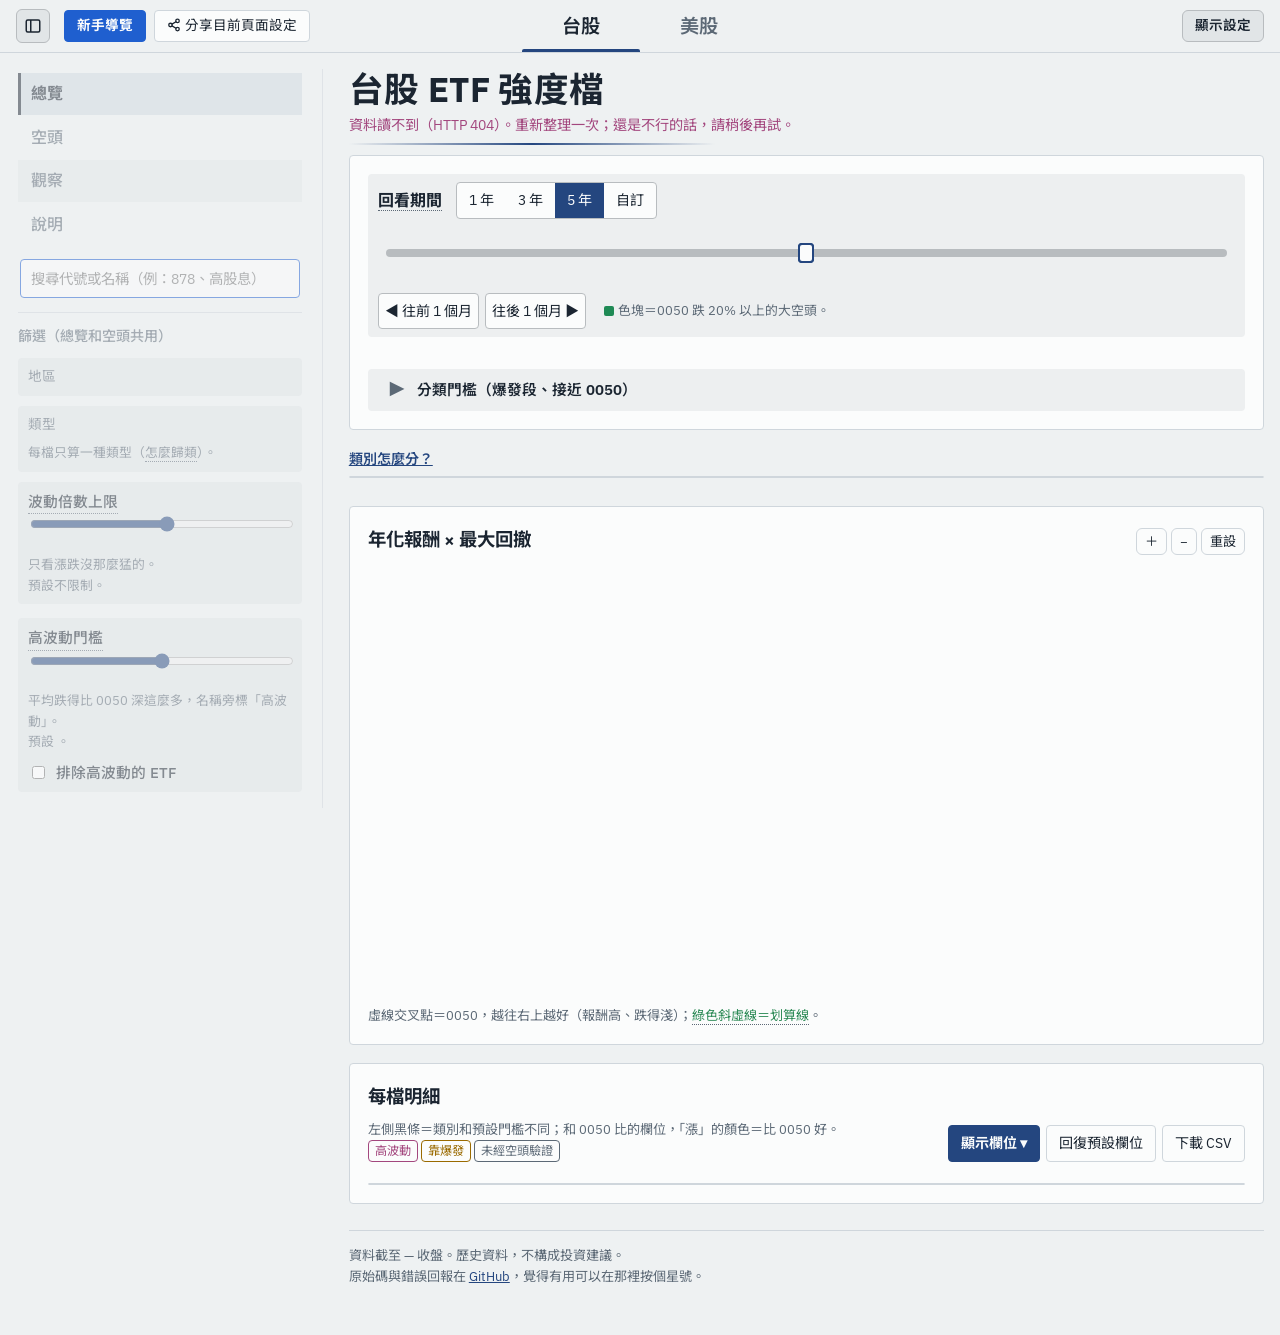
==== commit 9af2d40b: "標準化 B 階段：走勢圖共用 lineChart、lineCursor、xZoom，空頭與槓桿走勢圖改用 - lineChart：格線、刻度、陰影、線、上下共用 X 軸的子圖（槓桿的淨值＋回撤，JC " ====
--- a/index.html
+++ b/index.html
@@ -10,7 +10,7 @@
 <link rel="preload" href="data.json" as="fetch" crossorigin>   <!-- 資料檔和頁面同時開始下載（2026-11-17）；下面 fetch 要用預設快取模式，才會接到這個預先下載 -->
 <link rel="preconnect" href="https://fonts.googleapis.com">
 <link rel="stylesheet" href="https://fonts.googleapis.com/css2?family=IBM+Plex+Sans:wght@400;500;700&family=Noto+Sans+TC:wght@400;500;700&display=swap">
-<link rel="stylesheet" href="assets/site.css?v=20261120">   <!-- 兩頁共用樣式（2026-11-17）；改了 site.css 就把 ?v= 換成當天日期 -->
+<link rel="stylesheet" href="assets/site.css?v=20261120c">   <!-- 兩頁共用樣式（2026-11-17）；改了 site.css 就把 ?v= 換成當天日期 -->
 
 <script>
 // 主題（跟系統／亮／暗）與全頁字級，存在這個瀏覽器；先套用再畫面，避免閃爍
@@ -264,7 +264,7 @@
   <div class="row" style="gap:8px"><button type="button" class="btn" id="tourEnd">結束</button><span style="margin-left:auto"></span><button type="button" class="btn" id="tourPrev">上一步</button><button type="button" class="btn btn-fill" id="tourNext">下一步</button></div></div>
 
 <script src="assets/core.js?v=20261120"></script>   <!-- 兩頁共用的計算核心（2026-11-17）；改了 core.js 就把 ?v= 換成當天日期 -->
-<script src="assets/chart.js?v=20261120b"></script>   <!-- 兩頁共用的圖表程式（2026-11-17）；改了 chart.js 就把 ?v= 換成當天日期 -->
+<script src="assets/chart.js?v=20261120d"></script>   <!-- 兩頁共用的圖表程式（2026-11-17）；改了 chart.js 就把 ?v= 換成當天日期 -->
 <script src="assets/table.js?v=20261120"></script>   <!-- 兩頁共用的表格程式（2026-11-17）；改了 table.js 就把 ?v= 換成當天日期 -->
 
 <script>
@@ -612,7 +612,7 @@
   const E = computeEps(), eps = E.eps;
   $("eps").innerHTML = eps.map((ep, i) => `<button type="button" data-i="${i}" aria-pressed="${i === epSel}">${ym(D.dates[ep.pk]) === ym(D.dates[ep.tr]) ? iso(D.dates[ep.pk]) + "→" + iso(D.dates[ep.tr]).slice(5) : ym(D.dates[ep.pk]) + "→" + ym(D.dates[ep.tr])}　${pct(ep.depth, 1)}</button>`).join("") || `<span class="hint" style="padding:6px 10px">這個門檻下沒有大跌</span>`;
   $("eps").querySelectorAll("button").forEach(b => b.onclick = () => { epSel = +b.dataset.i; epView = null; renderEps(); });
-  crashMarks("eptrack", eps, epSel, "0050 大跌");
+  crashMarks("eptrack", eps, epSel, "0050 大跌", computeEps().th);
   if (epSel == null) { $("epchart").innerHTML = ""; $("eptbl").querySelector("tbody").innerHTML = ""; $("epnote").textContent = ""; return; }
   const ep = eps[epSel], Bst = E.B[epSel];
   const exp = D.etfs.filter(x => E.per[x.c].s[epSel]).length;
@@ -621,7 +621,7 @@
   drawEpTable(E, ep); syncTopScroll();
 }
 
-// 圖表縮放與拖曳的接線（做法在 assets/chart.js 的 panZoom、bindEpZoom）
+// 圖表縮放與拖曳的接線（做法在 assets/chart.js 的 panZoom、xZoom）
 function bindZoom() {
   zoomButtons({
     // 總覽散布圖：沒拖動就放開＝點一下，點在某個點上就切換標註
@@ -779,12 +779,13 @@
   $(fillId).style.left = pPos(s) + "%"; $(fillId).style.width = (pPos(e) - pPos(s)) + "%";
 }
 // 跌幅越深顏色越深：跌 15% 用最淺，資料裡最深的那次用最深（台股 0050 最深約 34%、美股 SPY 約 55%）
+// 2026-11-20 稽核 3 第 8 條：跌幅剛好等於門檻（th）最淺、這一區基準最深的那次最深（原本固定從 15% 起算、上限至少 30%，債券區兩次大跌一樣淡）
 let crashMax = null;
-const crashAlpha = (depth, lo, hi) => { if (crashMax == null) crashMax = Math.max(0.3, ...episodes(D, 0.15).map(e => Math.abs(e.depth))); return lo + (hi - lo) * Math.min(1, Math.max(0, (Math.abs(depth) - 0.15) / (crashMax - 0.15))); };
+const crashAlpha = (depth, lo, hi, th) => { if (crashMax == null) crashMax = Math.max(0.01, ...episodes(D, 0.05).map(e => Math.abs(e.depth))); return lo + (hi - lo) * Math.min(1, Math.max(0, (Math.abs(depth) - th) / (crashMax - th || 1))); };
 // 軌道上的色塊：0050 從高點跌到低點；sel 以外的變淡（sel 沒給就全部一樣深）
-function crashMarks(trackId, eps, sel, label) {
+function crashMarks(trackId, eps, sel, label, th) {   // th：這些大跌用的門檻（色塊深淺從它算起）
   $(trackId).querySelectorAll(".pcrash").forEach(el => el.remove());
-  $(trackId).insertAdjacentHTML("beforeend", eps.map((ep, i) => `<div class="pcrash${sel != null && i !== sel ? " dim" : ""}" style="opacity:${crashAlpha(ep.depth, .4, 1) * (sel != null && i !== sel ? .55 : 1)};left:${pPos(ep.pk)}%;width:${pPos(ep.tr) - pPos(ep.pk)}%"></div>`).join(""));
+  $(trackId).insertAdjacentHTML("beforeend", eps.map((ep, i) => `<div class="pcrash${sel != null && i !== sel ? " dim" : ""}" style="opacity:${crashAlpha(ep.depth, .4, 1, th) * (sel != null && i !== sel ? .55 : 1)};left:${pPos(ep.pk)}%;width:${pPos(ep.tr) - pPos(ep.pk)}%"></div>`).join(""));
 }
 // 回看期間：按 1／3／5 年或改日期，把手跟著動；拖把手就切到自訂
 function buildPeriod() {
@@ -792,7 +793,7 @@
   move.draw = () => render(true); move.end = () => render();
   ["pS", "pE"].forEach(id => $(id).addEventListener("change", () => render()));
   buildRange("pS", "pE", "pticks", 30, move, "pfill");
-  crashMarks("ptrack", crashEps(), null, "0050 大空頭");
+  crashMarks("ptrack", crashEps(), null, "0050 大空頭", CRASH());
   document.querySelectorAll("[data-pstep]").forEach(b => b.onclick = () => move.step(+b.dataset.pstep));
 }
 function syncPeriod() { const { s, e } = currentWindow(); syncRange("pS", "pE", "pfill", s, e); }
@@ -977,10 +978,9 @@
   document.querySelectorAll("#win button").forEach(b => b.onclick = () => { st.win = b.dataset.v; setSeg(st.win); render(); });
   $("reset").onclick = () => { resetSliders(); render(); };
   // 走勢圖：滑鼠移動就顯示；觸控是點一下顯示那一天，點圖外面收起
-  $("epchart").addEventListener("pointermove", epHover);
-  $("epchart").addEventListener("pointerleave", e => { if (e.pointerType !== "touch") epLeave(); });
-  $("epchart").addEventListener("pointerdown", e => { if (e.pointerType === "touch") epHover(e); });
+  bindEpCursor();   // 走勢圖的游標：滑鼠移動就顯示，觸控點一下顯示、點圖外面收起（assets/chart.js 的 lineCursor）
   bindHoverDismiss();   // 觸控點圖外面、捲動時收起走勢圖懸浮框（assets/chart.js）
+  fitChartText();   // 圖上的字跟著圖實際寬度放大（assets/chart.js）
   bindZoom();
   ["epFrom", "epTo"].forEach(id => $(id).addEventListener("change", () => { if ($("epTo").value > $("epFrom").value) { epView = { from: $("epFrom").value, to: $("epTo").value }; renderEps(); } }));
   $("epReset").onclick = () => { epView = null; renderEps(); };
--- a/assets/site.css
+++ b/assets/site.css
@@ -144,9 +144,9 @@
 .legend span { display: inline-flex; align-items: center; gap: 5px; }
 .legend svg { flex: none; }
 svg.chart { width: 100%; height: auto; display: block; -webkit-user-select: none; user-select: none; }
-svg.chart text { fill: var(--muted); font-family: var(--f-num); font-variant-numeric: tabular-nums; font-size: 11px; }
-svg.chart text.q, svg.chart text.q4 { font-family: var(--f-body); font-size: 12px; }   /* q＝划算線的標籤，q4＝四個角的象限說明 */
-@media (max-width: 600px) { svg.chart text, svg.chart text.q { font-size: 22px; } svg.chart text.q4 { display: none; } }   /* 手機上圖縮到約 1/3，字要放大才看得到；四個角的象限說明拿掉 */
+svg.chart text { fill: var(--muted); font-family: var(--f-num); font-variant-numeric: tabular-nums; font-size: calc(11px * var(--fk, 1)); }   /* --fk：圖畫得比 viewBox 窄時放大字（chart.js 的 fitChartText，稽核 2 M4） */
+svg.chart text.q, svg.chart text.q4 { font-family: var(--f-body); font-size: calc(12px * var(--fk, 1)); }   /* q＝划算線的標籤，q4＝四個角的象限說明 */
+@media (max-width: 600px) { svg.chart text.q4 { display: none; } }   /* 手機上四個角的象限說明拿掉（字級改由 --fk 依實際寬度算，2026-11-20） */
 .ctl output, .cnt .num, .cnt .delta, .chips button, .zoom output { font-variant-numeric: tabular-nums; }
 .tip { position: fixed; white-space: pre-line; background: var(--panel); color: var(--fg); border: 1px solid var(--line); border-radius: 8px; padding: 8px 10px; font-size: .84rem; line-height: 1.5; box-shadow: 0 4px 16px var(--shadow); max-width: 300px; z-index: 30; }
 .topscroll { overflow-x: auto; overflow-y: hidden; }
@@ -180,8 +180,8 @@
 .chips button { font: inherit; font-family: var(--f-num); font-size: .84rem; border: 1px solid var(--line); background: var(--bg); color: var(--fg); border-radius: 4px; padding: 6px 12px; cursor: pointer; }
 .chips button:hover { border-color: var(--accent); }
 .chips button[aria-pressed=true] { background: var(--accent); border-color: var(--accent); color: var(--on-fill); }
-#epchart { cursor: crosshair; touch-action: pan-y; }
-#epchart text.hd, #lvNav text.hd { fill: var(--fg); font-weight: 500; }   /* 走勢圖游標底部的日期 */
+#epchart, #lvNav { cursor: crosshair; touch-action: pan-y; }
+svg.chart text.hd { fill: var(--fg); font-weight: 500; }   /* 走勢圖游標底部的日期 */
 #chart circle[data-c] { cursor: pointer; }tr.bench td { font-weight: 700; }
 .pill { display: inline-block; padding: 1px 8px; border-radius: 999px; font-family: var(--f-body); font-size: .8rem; color: var(--fg); background: color-mix(in srgb, var(--c) 28%, var(--panel)); border: 1px solid var(--c); }   /* 淡底＋墨色字，亮暗主題對比都夠 */
 .flag { display: inline-block; padding: 0 6px; border-radius: 4px; font-family: var(--f-body); font-size: .76rem; border: 1px solid var(--c-burst); color: var(--c-burst); }
